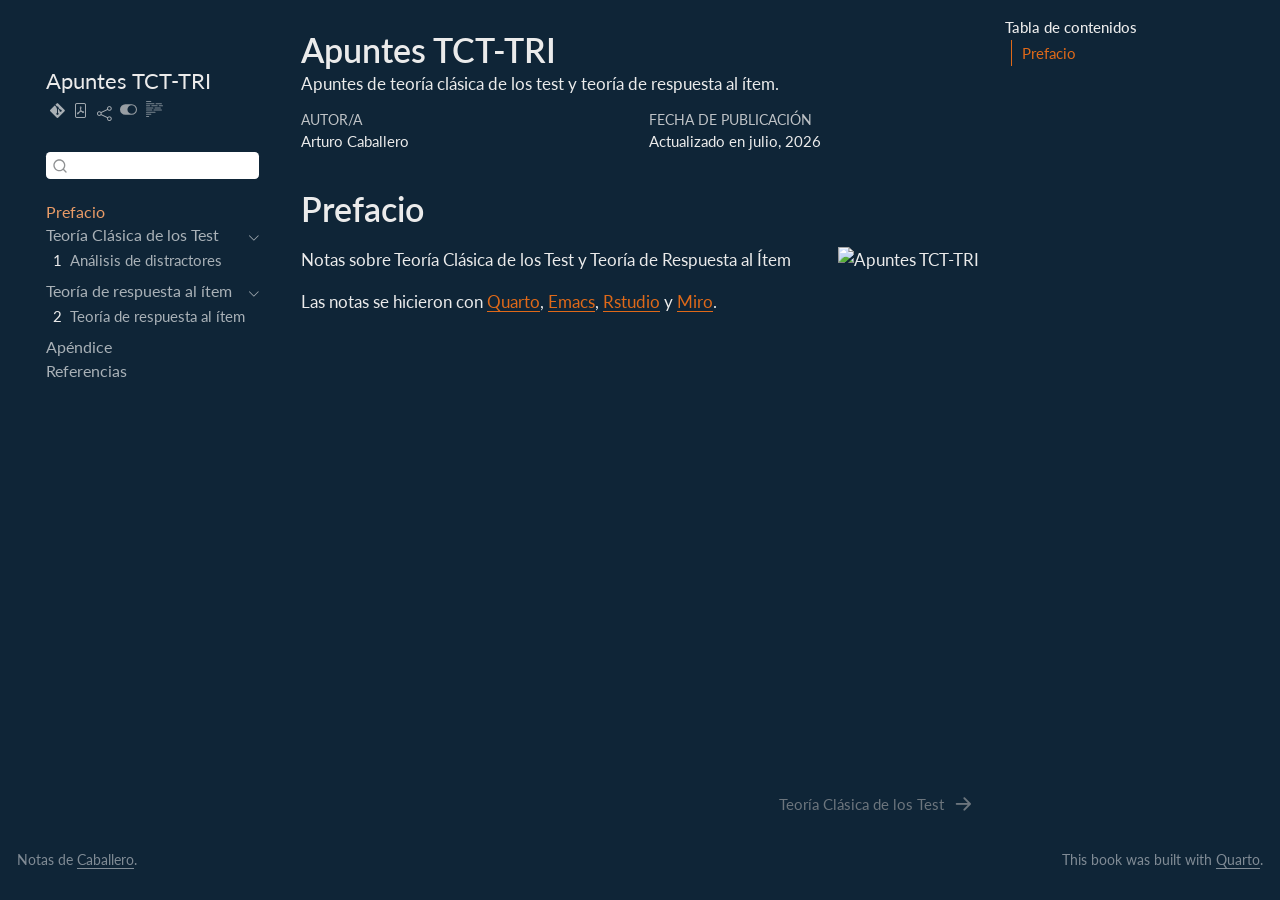
==== docs/index.html @ 1aebba31 "e e" ====
<!DOCTYPE html>
<html xmlns="http://www.w3.org/1999/xhtml" lang="es" xml:lang="es"><head>

<meta charset="utf-8">
<meta name="generator" content="quarto-1.7.32">

<meta name="viewport" content="width=device-width, initial-scale=1.0, user-scalable=yes">

<meta name="author" content="Arturo Caballero">
<meta name="description" content="Apuntes de teoría clásica de los test y teoría de respuesta al ítem.">

<title>Apuntes TCT-TRI</title>
<style>
code{white-space: pre-wrap;}
span.smallcaps{font-variant: small-caps;}
div.columns{display: flex; gap: min(4vw, 1.5em);}
div.column{flex: auto; overflow-x: auto;}
div.hanging-indent{margin-left: 1.5em; text-indent: -1.5em;}
ul.task-list{list-style: none;}
ul.task-list li input[type="checkbox"] {
  width: 0.8em;
  margin: 0 0.8em 0.2em -1em; /* quarto-specific, see https://github.com/quarto-dev/quarto-cli/issues/4556 */ 
  vertical-align: middle;
}
</style>


<script src="site_libs/quarto-nav/quarto-nav.js"></script>
<script src="site_libs/quarto-nav/headroom.min.js"></script>
<script src="site_libs/clipboard/clipboard.min.js"></script>
<script src="site_libs/quarto-search/autocomplete.umd.js"></script>
<script src="site_libs/quarto-search/fuse.min.js"></script>
<script src="site_libs/quarto-search/quarto-search.js"></script>
<meta name="quarto:offset" content="./">
<link href="./tct.html" rel="next">
<link href="./Gemini_Generated_irt.png" rel="icon" type="image/png">
<script src="site_libs/quarto-html/quarto.js" type="module"></script>
<script src="site_libs/quarto-html/tabsets/tabsets.js" type="module"></script>
<script src="site_libs/quarto-html/popper.min.js"></script>
<script src="site_libs/quarto-html/tippy.umd.min.js"></script>
<script src="site_libs/quarto-html/anchor.min.js"></script>
<link href="site_libs/quarto-html/tippy.css" rel="stylesheet">
<link href="site_libs/quarto-html/quarto-syntax-highlighting-37eea08aefeeee20ff55810ff984fec1.css" rel="stylesheet" class="quarto-color-scheme" id="quarto-text-highlighting-styles">
<link href="site_libs/quarto-html/quarto-syntax-highlighting-dark-2fef5ea3f8957b3e4ecc936fc74692ca.css" rel="stylesheet" class="quarto-color-scheme quarto-color-alternate" id="quarto-text-highlighting-styles">
<script src="site_libs/bootstrap/bootstrap.min.js"></script>
<link href="site_libs/bootstrap/bootstrap-icons.css" rel="stylesheet">
<link href="site_libs/bootstrap/bootstrap-364982630eef5352dd1537128a8ed5cb.min.css" rel="stylesheet" append-hash="true" class="quarto-color-scheme" id="quarto-bootstrap" data-mode="light">
<link href="site_libs/bootstrap/bootstrap-dark-9ac4c4d7723caba69398381a32a42326.min.css" rel="stylesheet" append-hash="true" class="quarto-color-scheme quarto-color-alternate" id="quarto-bootstrap" data-mode="dark">
<script id="quarto-search-options" type="application/json">{
  "location": "sidebar",
  "copy-button": false,
  "collapse-after": 3,
  "panel-placement": "start",
  "type": "textbox",
  "limit": 50,
  "keyboard-shortcut": [
    "f",
    "/",
    "s"
  ],
  "show-item-context": false,
  "language": {
    "search-no-results-text": "Sin resultados",
    "search-matching-documents-text": "documentos encontrados",
    "search-copy-link-title": "Copiar el enlace en la búsqueda",
    "search-hide-matches-text": "Ocultar resultados adicionales",
    "search-more-match-text": "resultado adicional en este documento",
    "search-more-matches-text": "resultados adicionales en este documento",
    "search-clear-button-title": "Borrar",
    "search-text-placeholder": "",
    "search-detached-cancel-button-title": "Cancelar",
    "search-submit-button-title": "Enviar",
    "search-label": "Buscar"
  }
}</script>
<style>html{ scroll-behavior: smooth; }</style>


<link rel="stylesheet" href="custom.css">
</head>

<body class="nav-sidebar floating quarto-dark"><script id="quarto-html-before-body" type="application/javascript">
    const toggleBodyColorMode = (bsSheetEl) => {
      const mode = bsSheetEl.getAttribute("data-mode");
      const bodyEl = window.document.querySelector("body");
      if (mode === "dark") {
        bodyEl.classList.add("quarto-dark");
        bodyEl.classList.remove("quarto-light");
      } else {
        bodyEl.classList.add("quarto-light");
        bodyEl.classList.remove("quarto-dark");
      }
    }
    const toggleBodyColorPrimary = () => {
      const bsSheetEl = window.document.querySelector("link#quarto-bootstrap:not([rel=disabled-stylesheet])");
      if (bsSheetEl) {
        toggleBodyColorMode(bsSheetEl);
      }
    }
    const setColorSchemeToggle = (alternate) => {
      const toggles = window.document.querySelectorAll('.quarto-color-scheme-toggle');
      for (let i=0; i < toggles.length; i++) {
        const toggle = toggles[i];
        if (toggle) {
          if (alternate) {
            toggle.classList.add("alternate");
          } else {
            toggle.classList.remove("alternate");
          }
        }
      }
    };
    const toggleColorMode = (alternate) => {
      // Switch the stylesheets
      const primaryStylesheets = window.document.querySelectorAll('link.quarto-color-scheme:not(.quarto-color-alternate)');
      const alternateStylesheets = window.document.querySelectorAll('link.quarto-color-scheme.quarto-color-alternate');
      manageTransitions('#quarto-margin-sidebar .nav-link', false);
      if (alternate) {
        // note: dark is layered on light, we don't disable primary!
        enableStylesheet(alternateStylesheets);
        for (const sheetNode of alternateStylesheets) {
          if (sheetNode.id === "quarto-bootstrap") {
            toggleBodyColorMode(sheetNode);
          }
        }
      } else {
        disableStylesheet(alternateStylesheets);
        enableStylesheet(primaryStylesheets)
        toggleBodyColorPrimary();
      }
      manageTransitions('#quarto-margin-sidebar .nav-link', true);
      // Switch the toggles
      setColorSchemeToggle(alternate)
      // Hack to workaround the fact that safari doesn't
      // properly recolor the scrollbar when toggling (#1455)
      if (navigator.userAgent.indexOf('Safari') > 0 && navigator.userAgent.indexOf('Chrome') == -1) {
        manageTransitions("body", false);
        window.scrollTo(0, 1);
        setTimeout(() => {
          window.scrollTo(0, 0);
          manageTransitions("body", true);
        }, 40);
      }
    }
    const disableStylesheet = (stylesheets) => {
      for (let i=0; i < stylesheets.length; i++) {
        const stylesheet = stylesheets[i];
        stylesheet.rel = 'disabled-stylesheet';
      }
    }
    const enableStylesheet = (stylesheets) => {
      for (let i=0; i < stylesheets.length; i++) {
        const stylesheet = stylesheets[i];
        if(stylesheet.rel !== 'stylesheet') { // for Chrome, which will still FOUC without this check
          stylesheet.rel = 'stylesheet';
        }
      }
    }
    const manageTransitions = (selector, allowTransitions) => {
      const els = window.document.querySelectorAll(selector);
      for (let i=0; i < els.length; i++) {
        const el = els[i];
        if (allowTransitions) {
          el.classList.remove('notransition');
        } else {
          el.classList.add('notransition');
        }
      }
    }
    const isFileUrl = () => {
      return window.location.protocol === 'file:';
    }
    const hasAlternateSentinel = () => {
      let styleSentinel = getColorSchemeSentinel();
      if (styleSentinel !== null) {
        return styleSentinel === "alternate";
      } else {
        return false;
      }
    }
    const setStyleSentinel = (alternate) => {
      const value = alternate ? "alternate" : "default";
      if (!isFileUrl()) {
        window.localStorage.setItem("quarto-color-scheme", value);
      } else {
        localAlternateSentinel = value;
      }
    }
    const getColorSchemeSentinel = () => {
      if (!isFileUrl()) {
        const storageValue = window.localStorage.getItem("quarto-color-scheme");
        return storageValue != null ? storageValue : localAlternateSentinel;
      } else {
        return localAlternateSentinel;
      }
    }
    const toggleGiscusIfUsed = (isAlternate, darkModeDefault) => {
      const baseTheme = document.querySelector('#giscus-base-theme')?.value ?? 'light';
      const alternateTheme = document.querySelector('#giscus-alt-theme')?.value ?? 'dark';
      let newTheme = '';
      if(authorPrefersDark) {
        newTheme = isAlternate ? baseTheme : alternateTheme;
      } else {
        newTheme = isAlternate ? alternateTheme : baseTheme;
      }
      const changeGiscusTheme = () => {
        // From: https://github.com/giscus/giscus/issues/336
        const sendMessage = (message) => {
          const iframe = document.querySelector('iframe.giscus-frame');
          if (!iframe) return;
          iframe.contentWindow.postMessage({ giscus: message }, 'https://giscus.app');
        }
        sendMessage({
          setConfig: {
            theme: newTheme
          }
        });
      }
      const isGiscussLoaded = window.document.querySelector('iframe.giscus-frame') !== null;
      if (isGiscussLoaded) {
        changeGiscusTheme();
      }
    };
    const authorPrefersDark = true;
    const darkModeDefault = authorPrefersDark;
    let localAlternateSentinel = darkModeDefault ? 'alternate' : 'default';
    // Dark / light mode switch
    window.quartoToggleColorScheme = () => {
      // Read the current dark / light value
      let toAlternate = !hasAlternateSentinel();
      toggleColorMode(toAlternate);
      setStyleSentinel(toAlternate);
      toggleGiscusIfUsed(toAlternate, darkModeDefault);
      window.dispatchEvent(new Event('resize'));
    };
    // Switch to dark mode if need be
    if (hasAlternateSentinel()) {
      toggleColorMode(true);
    } else {
      toggleColorMode(false);
    }
  </script>

<div id="quarto-search-results"></div>
  <header id="quarto-header" class="headroom fixed-top">
  <nav class="quarto-secondary-nav">
    <div class="container-fluid d-flex">
      <button type="button" class="quarto-btn-toggle btn" data-bs-toggle="collapse" role="button" data-bs-target=".quarto-sidebar-collapse-item" aria-controls="quarto-sidebar" aria-expanded="false" aria-label="Alternar barra lateral" onclick="if (window.quartoToggleHeadroom) { window.quartoToggleHeadroom(); }">
        <i class="bi bi-layout-text-sidebar-reverse"></i>
      </button>
        <nav class="quarto-page-breadcrumbs" aria-label="breadcrumb"><ol class="breadcrumb"><li class="breadcrumb-item"><a href="./index.html">Prefacio</a></li></ol></nav>
        <a class="flex-grow-1" role="navigation" data-bs-toggle="collapse" data-bs-target=".quarto-sidebar-collapse-item" aria-controls="quarto-sidebar" aria-expanded="false" aria-label="Alternar barra lateral" onclick="if (window.quartoToggleHeadroom) { window.quartoToggleHeadroom(); }">      
        </a>
      <button type="button" class="btn quarto-search-button" aria-label="Buscar" onclick="window.quartoOpenSearch();">
        <i class="bi bi-search"></i>
      </button>
    </div>
  </nav>
</header>
<!-- content -->
<div id="quarto-content" class="quarto-container page-columns page-rows-contents page-layout-article">
<!-- sidebar -->
  <nav id="quarto-sidebar" class="sidebar collapse collapse-horizontal quarto-sidebar-collapse-item sidebar-navigation floating overflow-auto">
    <div class="pt-lg-2 mt-2 text-left sidebar-header sidebar-header-stacked">
      <a href="./index.html" class="sidebar-logo-link">
      <img src="./Gemini_Generated_irt.png" alt="" class="sidebar-logo py-0 d-lg-inline d-none">
      </a>
    <div class="sidebar-title mb-0 py-0">
      <a href="./">Apuntes TCT-TRI</a> 
        <div class="sidebar-tools-main tools-wide">
    <a href="https://caballeroarturo.github.io/cv/" title="Source Code" class="quarto-navigation-tool px-1" aria-label="Source Code"><i class="bi bi-git"></i></a>
    <a href="./Apuntes-TCT-TRI.pdf" title="Download PDF" class="quarto-navigation-tool px-1" aria-label="Download PDF"><i class="bi bi-file-pdf"></i></a>
    <div class="dropdown">
      <a href="" title="Share" id="quarto-navigation-tool-dropdown-0" class="quarto-navigation-tool dropdown-toggle px-1" data-bs-toggle="dropdown" aria-expanded="false" role="link" aria-label="Share"><i class="bi bi-share"></i></a>
      <ul class="dropdown-menu" aria-labelledby="quarto-navigation-tool-dropdown-0">
          <li>
            <a class="dropdown-item sidebar-tools-main-item" href="https://twitter.com/intent/tweet?url=|url|">
              <i class="bi bi-twitter pe-1"></i>
            Twitter
            </a>
          </li>
          <li>
            <a class="dropdown-item sidebar-tools-main-item" href="https://www.linkedin.com/sharing/share-offsite/?url=|url|">
              <i class="bi bi-linkedin pe-1"></i>
            LinkedIn
            </a>
          </li>
      </ul>
    </div>
  <a href="" class="quarto-color-scheme-toggle quarto-navigation-tool  px-1" onclick="window.quartoToggleColorScheme(); return false;" title="Alternar modo oscuro"><i class="bi"></i></a>
  <a href="" class="quarto-reader-toggle quarto-navigation-tool px-1" onclick="window.quartoToggleReader(); return false;" title="Alternar modo lector">
  <div class="quarto-reader-toggle-btn">
  <i class="bi"></i>
  </div>
</a>
</div>
    </div>
      </div>
        <div class="mt-2 flex-shrink-0 align-items-center">
        <div class="sidebar-search">
        <div id="quarto-search" class="" title="Buscar"></div>
        </div>
        </div>
    <div class="sidebar-menu-container"> 
    <ul class="list-unstyled mt-1">
        <li class="sidebar-item">
  <div class="sidebar-item-container"> 
  <a href="./index.html" class="sidebar-item-text sidebar-link active">
 <span class="menu-text">Prefacio</span></a>
  </div>
</li>
        <li class="sidebar-item sidebar-item-section">
      <div class="sidebar-item-container"> 
            <a href="./tct.html" class="sidebar-item-text sidebar-link">
 <span class="menu-text">Teoría Clásica de los Test</span></a>
          <a class="sidebar-item-toggle text-start" data-bs-toggle="collapse" data-bs-target="#quarto-sidebar-section-1" role="navigation" aria-expanded="true" aria-label="Alternar sección">
            <i class="bi bi-chevron-right ms-2"></i>
          </a> 
      </div>
      <ul id="quarto-sidebar-section-1" class="collapse list-unstyled sidebar-section depth1 show">  
          <li class="sidebar-item">
  <div class="sidebar-item-container"> 
  <a href="./contenido/TCT01_distractores.html" class="sidebar-item-text sidebar-link">
 <span class="menu-text"><span class="chapter-number">1</span>&nbsp; <span class="chapter-title">Análisis de distractores</span></span></a>
  </div>
</li>
      </ul>
  </li>
        <li class="sidebar-item sidebar-item-section">
      <div class="sidebar-item-container"> 
            <a href="./TRI.html" class="sidebar-item-text sidebar-link">
 <span class="menu-text">Teoría de respuesta al ítem</span></a>
          <a class="sidebar-item-toggle text-start" data-bs-toggle="collapse" data-bs-target="#quarto-sidebar-section-2" role="navigation" aria-expanded="true" aria-label="Alternar sección">
            <i class="bi bi-chevron-right ms-2"></i>
          </a> 
      </div>
      <ul id="quarto-sidebar-section-2" class="collapse list-unstyled sidebar-section depth1 show">  
          <li class="sidebar-item">
  <div class="sidebar-item-container"> 
  <a href="./contenido/IRT01_Rasch.html" class="sidebar-item-text sidebar-link">
 <span class="menu-text"><span class="chapter-number">2</span>&nbsp; <span class="chapter-title">Teoría de respuesta al ítem</span></span></a>
  </div>
</li>
      </ul>
  </li>
        <li class="sidebar-item">
  <div class="sidebar-item-container"> 
  <a href="./apendice.html" class="sidebar-item-text sidebar-link">
 <span class="menu-text">Apéndice</span></a>
  </div>
</li>
        <li class="sidebar-item">
  <div class="sidebar-item-container"> 
  <a href="./references.html" class="sidebar-item-text sidebar-link">
 <span class="menu-text">Referencias</span></a>
  </div>
</li>
    </ul>
    </div>
</nav>
<div id="quarto-sidebar-glass" class="quarto-sidebar-collapse-item" data-bs-toggle="collapse" data-bs-target=".quarto-sidebar-collapse-item"></div>
<!-- margin-sidebar -->
    <div id="quarto-margin-sidebar" class="sidebar margin-sidebar">
        <nav id="TOC" role="doc-toc" class="toc-active">
    <h2 id="toc-title">Tabla de contenidos</h2>
   
  <ul>
  <li><a href="#prefacio" id="toc-prefacio" class="nav-link active" data-scroll-target="#prefacio">Prefacio</a></li>
  </ul>
</nav>
    </div>
<!-- main -->
<main class="content" id="quarto-document-content">


<header id="title-block-header" class="quarto-title-block default">
<div class="quarto-title">
<h1 class="title">Apuntes TCT-TRI</h1>
</div>

<div>
  <div class="description">
    Apuntes de teoría clásica de los test y teoría de respuesta al ítem.
  </div>
</div>


<div class="quarto-title-meta">

    <div>
    <div class="quarto-title-meta-heading">Autor/a</div>
    <div class="quarto-title-meta-contents">
             <p>Arturo Caballero </p>
          </div>
  </div>
    
    <div>
    <div class="quarto-title-meta-heading">Fecha de publicación</div>
    <div class="quarto-title-meta-contents">
      <p class="date">Actualizado en julio, 2026</p>
    </div>
  </div>
  
    
  </div>
  


</header>



<section id="prefacio" class="level1 unnumbered">
<h1 class="unnumbered">Prefacio</h1><p><img src="Gemini_Generated_irt.png" title="Apuntes TCT-TRI" class="quarto-cover-image nolightbox img-fluid"></p>
<p>Notas sobre Teoría Clásica de los Test y Teoría de Respuesta al Ítem</p>
<p>Las notas se hicieron con <a href="https://quarto.org/docs/books">Quarto</a>, <a href="https://www.gnu.org/software/emacs/">Emacs</a>, <a href="https://posit.co/download/rstudio-desktop/">Rstudio</a> y <a href="https://miro.com/es/">Miro</a>.</p>


</section>

</main> <!-- /main -->
<script id="quarto-html-after-body" type="application/javascript">
  window.document.addEventListener("DOMContentLoaded", function (event) {
    // Ensure there is a toggle, if there isn't float one in the top right
    if (window.document.querySelector('.quarto-color-scheme-toggle') === null) {
      const a = window.document.createElement('a');
      a.classList.add('top-right');
      a.classList.add('quarto-color-scheme-toggle');
      a.href = "";
      a.onclick = function() { try { window.quartoToggleColorScheme(); } catch {} return false; };
      const i = window.document.createElement("i");
      i.classList.add('bi');
      a.appendChild(i);
      window.document.body.appendChild(a);
    }
    setColorSchemeToggle(hasAlternateSentinel())
    const icon = "";
    const anchorJS = new window.AnchorJS();
    anchorJS.options = {
      placement: 'right',
      icon: icon
    };
    anchorJS.add('.anchored');
    const isCodeAnnotation = (el) => {
      for (const clz of el.classList) {
        if (clz.startsWith('code-annotation-')) {                     
          return true;
        }
      }
      return false;
    }
    const onCopySuccess = function(e) {
      // button target
      const button = e.trigger;
      // don't keep focus
      button.blur();
      // flash "checked"
      button.classList.add('code-copy-button-checked');
      var currentTitle = button.getAttribute("title");
      button.setAttribute("title", "Copiado");
      let tooltip;
      if (window.bootstrap) {
        button.setAttribute("data-bs-toggle", "tooltip");
        button.setAttribute("data-bs-placement", "left");
        button.setAttribute("data-bs-title", "Copiado");
        tooltip = new bootstrap.Tooltip(button, 
          { trigger: "manual", 
            customClass: "code-copy-button-tooltip",
            offset: [0, -8]});
        tooltip.show();    
      }
      setTimeout(function() {
        if (tooltip) {
          tooltip.hide();
          button.removeAttribute("data-bs-title");
          button.removeAttribute("data-bs-toggle");
          button.removeAttribute("data-bs-placement");
        }
        button.setAttribute("title", currentTitle);
        button.classList.remove('code-copy-button-checked');
      }, 1000);
      // clear code selection
      e.clearSelection();
    }
    const getTextToCopy = function(trigger) {
        const codeEl = trigger.previousElementSibling.cloneNode(true);
        for (const childEl of codeEl.children) {
          if (isCodeAnnotation(childEl)) {
            childEl.remove();
          }
        }
        return codeEl.innerText;
    }
    const clipboard = new window.ClipboardJS('.code-copy-button:not([data-in-quarto-modal])', {
      text: getTextToCopy
    });
    clipboard.on('success', onCopySuccess);
    if (window.document.getElementById('quarto-embedded-source-code-modal')) {
      const clipboardModal = new window.ClipboardJS('.code-copy-button[data-in-quarto-modal]', {
        text: getTextToCopy,
        container: window.document.getElementById('quarto-embedded-source-code-modal')
      });
      clipboardModal.on('success', onCopySuccess);
    }
      var localhostRegex = new RegExp(/^(?:http|https):\/\/localhost\:?[0-9]*\//);
      var mailtoRegex = new RegExp(/^mailto:/);
        var filterRegex = new RegExp('/' + window.location.host + '/');
      var isInternal = (href) => {
          return filterRegex.test(href) || localhostRegex.test(href) || mailtoRegex.test(href);
      }
      // Inspect non-navigation links and adorn them if external
     var links = window.document.querySelectorAll('a[href]:not(.nav-link):not(.navbar-brand):not(.toc-action):not(.sidebar-link):not(.sidebar-item-toggle):not(.pagination-link):not(.no-external):not([aria-hidden]):not(.dropdown-item):not(.quarto-navigation-tool):not(.about-link)');
      for (var i=0; i<links.length; i++) {
        const link = links[i];
        if (!isInternal(link.href)) {
          // undo the damage that might have been done by quarto-nav.js in the case of
          // links that we want to consider external
          if (link.dataset.originalHref !== undefined) {
            link.href = link.dataset.originalHref;
          }
        }
      }
    function tippyHover(el, contentFn, onTriggerFn, onUntriggerFn) {
      const config = {
        allowHTML: true,
        maxWidth: 500,
        delay: 100,
        arrow: false,
        appendTo: function(el) {
            return el.parentElement;
        },
        interactive: true,
        interactiveBorder: 10,
        theme: 'quarto',
        placement: 'bottom-start',
      };
      if (contentFn) {
        config.content = contentFn;
      }
      if (onTriggerFn) {
        config.onTrigger = onTriggerFn;
      }
      if (onUntriggerFn) {
        config.onUntrigger = onUntriggerFn;
      }
      window.tippy(el, config); 
    }
    const noterefs = window.document.querySelectorAll('a[role="doc-noteref"]');
    for (var i=0; i<noterefs.length; i++) {
      const ref = noterefs[i];
      tippyHover(ref, function() {
        // use id or data attribute instead here
        let href = ref.getAttribute('data-footnote-href') || ref.getAttribute('href');
        try { href = new URL(href).hash; } catch {}
        const id = href.replace(/^#\/?/, "");
        const note = window.document.getElementById(id);
        if (note) {
          return note.innerHTML;
        } else {
          return "";
        }
      });
    }
    const xrefs = window.document.querySelectorAll('a.quarto-xref');
    const processXRef = (id, note) => {
      // Strip column container classes
      const stripColumnClz = (el) => {
        el.classList.remove("page-full", "page-columns");
        if (el.children) {
          for (const child of el.children) {
            stripColumnClz(child);
          }
        }
      }
      stripColumnClz(note)
      if (id === null || id.startsWith('sec-')) {
        // Special case sections, only their first couple elements
        const container = document.createElement("div");
        if (note.children && note.children.length > 2) {
          container.appendChild(note.children[0].cloneNode(true));
          for (let i = 1; i < note.children.length; i++) {
            const child = note.children[i];
            if (child.tagName === "P" && child.innerText === "") {
              continue;
            } else {
              container.appendChild(child.cloneNode(true));
              break;
            }
          }
          if (window.Quarto?.typesetMath) {
            window.Quarto.typesetMath(container);
          }
          return container.innerHTML
        } else {
          if (window.Quarto?.typesetMath) {
            window.Quarto.typesetMath(note);
          }
          return note.innerHTML;
        }
      } else {
        // Remove any anchor links if they are present
        const anchorLink = note.querySelector('a.anchorjs-link');
        if (anchorLink) {
          anchorLink.remove();
        }
        if (window.Quarto?.typesetMath) {
          window.Quarto.typesetMath(note);
        }
        if (note.classList.contains("callout")) {
          return note.outerHTML;
        } else {
          return note.innerHTML;
        }
      }
    }
    for (var i=0; i<xrefs.length; i++) {
      const xref = xrefs[i];
      tippyHover(xref, undefined, function(instance) {
        instance.disable();
        let url = xref.getAttribute('href');
        let hash = undefined; 
        if (url.startsWith('#')) {
          hash = url;
        } else {
          try { hash = new URL(url).hash; } catch {}
        }
        if (hash) {
          const id = hash.replace(/^#\/?/, "");
          const note = window.document.getElementById(id);
          if (note !== null) {
            try {
              const html = processXRef(id, note.cloneNode(true));
              instance.setContent(html);
            } finally {
              instance.enable();
              instance.show();
            }
          } else {
            // See if we can fetch this
            fetch(url.split('#')[0])
            .then(res => res.text())
            .then(html => {
              const parser = new DOMParser();
              const htmlDoc = parser.parseFromString(html, "text/html");
              const note = htmlDoc.getElementById(id);
              if (note !== null) {
                const html = processXRef(id, note);
                instance.setContent(html);
              } 
            }).finally(() => {
              instance.enable();
              instance.show();
            });
          }
        } else {
          // See if we can fetch a full url (with no hash to target)
          // This is a special case and we should probably do some content thinning / targeting
          fetch(url)
          .then(res => res.text())
          .then(html => {
            const parser = new DOMParser();
            const htmlDoc = parser.parseFromString(html, "text/html");
            const note = htmlDoc.querySelector('main.content');
            if (note !== null) {
              // This should only happen for chapter cross references
              // (since there is no id in the URL)
              // remove the first header
              if (note.children.length > 0 && note.children[0].tagName === "HEADER") {
                note.children[0].remove();
              }
              const html = processXRef(null, note);
              instance.setContent(html);
            } 
          }).finally(() => {
            instance.enable();
            instance.show();
          });
        }
      }, function(instance) {
      });
    }
        let selectedAnnoteEl;
        const selectorForAnnotation = ( cell, annotation) => {
          let cellAttr = 'data-code-cell="' + cell + '"';
          let lineAttr = 'data-code-annotation="' +  annotation + '"';
          const selector = 'span[' + cellAttr + '][' + lineAttr + ']';
          return selector;
        }
        const selectCodeLines = (annoteEl) => {
          const doc = window.document;
          const targetCell = annoteEl.getAttribute("data-target-cell");
          const targetAnnotation = annoteEl.getAttribute("data-target-annotation");
          const annoteSpan = window.document.querySelector(selectorForAnnotation(targetCell, targetAnnotation));
          const lines = annoteSpan.getAttribute("data-code-lines").split(",");
          const lineIds = lines.map((line) => {
            return targetCell + "-" + line;
          })
          let top = null;
          let height = null;
          let parent = null;
          if (lineIds.length > 0) {
              //compute the position of the single el (top and bottom and make a div)
              const el = window.document.getElementById(lineIds[0]);
              top = el.offsetTop;
              height = el.offsetHeight;
              parent = el.parentElement.parentElement;
            if (lineIds.length > 1) {
              const lastEl = window.document.getElementById(lineIds[lineIds.length - 1]);
              const bottom = lastEl.offsetTop + lastEl.offsetHeight;
              height = bottom - top;
            }
            if (top !== null && height !== null && parent !== null) {
              // cook up a div (if necessary) and position it 
              let div = window.document.getElementById("code-annotation-line-highlight");
              if (div === null) {
                div = window.document.createElement("div");
                div.setAttribute("id", "code-annotation-line-highlight");
                div.style.position = 'absolute';
                parent.appendChild(div);
              }
              div.style.top = top - 2 + "px";
              div.style.height = height + 4 + "px";
              div.style.left = 0;
              let gutterDiv = window.document.getElementById("code-annotation-line-highlight-gutter");
              if (gutterDiv === null) {
                gutterDiv = window.document.createElement("div");
                gutterDiv.setAttribute("id", "code-annotation-line-highlight-gutter");
                gutterDiv.style.position = 'absolute';
                const codeCell = window.document.getElementById(targetCell);
                const gutter = codeCell.querySelector('.code-annotation-gutter');
                gutter.appendChild(gutterDiv);
              }
              gutterDiv.style.top = top - 2 + "px";
              gutterDiv.style.height = height + 4 + "px";
            }
            selectedAnnoteEl = annoteEl;
          }
        };
        const unselectCodeLines = () => {
          const elementsIds = ["code-annotation-line-highlight", "code-annotation-line-highlight-gutter"];
          elementsIds.forEach((elId) => {
            const div = window.document.getElementById(elId);
            if (div) {
              div.remove();
            }
          });
          selectedAnnoteEl = undefined;
        };
          // Handle positioning of the toggle
      window.addEventListener(
        "resize",
        throttle(() => {
          elRect = undefined;
          if (selectedAnnoteEl) {
            selectCodeLines(selectedAnnoteEl);
          }
        }, 10)
      );
      function throttle(fn, ms) {
      let throttle = false;
      let timer;
        return (...args) => {
          if(!throttle) { // first call gets through
              fn.apply(this, args);
              throttle = true;
          } else { // all the others get throttled
              if(timer) clearTimeout(timer); // cancel #2
              timer = setTimeout(() => {
                fn.apply(this, args);
                timer = throttle = false;
              }, ms);
          }
        };
      }
        // Attach click handler to the DT
        const annoteDls = window.document.querySelectorAll('dt[data-target-cell]');
        for (const annoteDlNode of annoteDls) {
          annoteDlNode.addEventListener('click', (event) => {
            const clickedEl = event.target;
            if (clickedEl !== selectedAnnoteEl) {
              unselectCodeLines();
              const activeEl = window.document.querySelector('dt[data-target-cell].code-annotation-active');
              if (activeEl) {
                activeEl.classList.remove('code-annotation-active');
              }
              selectCodeLines(clickedEl);
              clickedEl.classList.add('code-annotation-active');
            } else {
              // Unselect the line
              unselectCodeLines();
              clickedEl.classList.remove('code-annotation-active');
            }
          });
        }
    const findCites = (el) => {
      const parentEl = el.parentElement;
      if (parentEl) {
        const cites = parentEl.dataset.cites;
        if (cites) {
          return {
            el,
            cites: cites.split(' ')
          };
        } else {
          return findCites(el.parentElement)
        }
      } else {
        return undefined;
      }
    };
    var bibliorefs = window.document.querySelectorAll('a[role="doc-biblioref"]');
    for (var i=0; i<bibliorefs.length; i++) {
      const ref = bibliorefs[i];
      const citeInfo = findCites(ref);
      if (citeInfo) {
        tippyHover(citeInfo.el, function() {
          var popup = window.document.createElement('div');
          citeInfo.cites.forEach(function(cite) {
            var citeDiv = window.document.createElement('div');
            citeDiv.classList.add('hanging-indent');
            citeDiv.classList.add('csl-entry');
            var biblioDiv = window.document.getElementById('ref-' + cite);
            if (biblioDiv) {
              citeDiv.innerHTML = biblioDiv.innerHTML;
            }
            popup.appendChild(citeDiv);
          });
          return popup.innerHTML;
        });
      }
    }
  });
  </script>
<nav class="page-navigation">
  <div class="nav-page nav-page-previous">
  </div>
  <div class="nav-page nav-page-next">
      <a href="./tct.html" class="pagination-link" aria-label="Teoría Clásica de los Test">
        <span class="nav-page-text">Teoría Clásica de los Test</span> <i class="bi bi-arrow-right-short"></i>
      </a>
  </div>
</nav>
</div> <!-- /content -->
<footer class="footer">
  <div class="nav-footer">
    <div class="nav-footer-left">
<p>Notas de <a href="https://caballeroarturo.github.io/cv/">Caballero</a>.</p>
</div>   
    <div class="nav-footer-center">
      &nbsp;
    </div>
    <div class="nav-footer-right">
<p>This book was built with <a href="https://quarto.org/">Quarto</a>.</p>
</div>
  </div>
</footer>




<script src="site_libs/quarto-html/zenscroll-min.js"></script>
</body></html>
---- docs/site_libs/quarto-html/tippy.css ----
.tippy-box[data-animation=fade][data-state=hidden]{opacity:0}[data-tippy-root]{max-width:calc(100vw - 10px)}.tippy-box{position:relative;background-color:#333;color:#fff;border-radius:4px;font-size:14px;line-height:1.4;white-space:normal;outline:0;transition-property:transform,visibility,opacity}.tippy-box[data-placement^=top]>.tippy-arrow{bottom:0}.tippy-box[data-placement^=top]>.tippy-arrow:before{bottom:-7px;left:0;border-width:8px 8px 0;border-top-color:initial;transform-origin:center top}.tippy-box[data-placement^=bottom]>.tippy-arrow{top:0}.tippy-box[data-placement^=bottom]>.tippy-arrow:before{top:-7px;left:0;border-width:0 8px 8px;border-bottom-color:initial;transform-origin:center bottom}.tippy-box[data-placement^=left]>.tippy-arrow{right:0}.tippy-box[data-placement^=left]>.tippy-arrow:before{border-width:8px 0 8px 8px;border-left-color:initial;right:-7px;transform-origin:center left}.tippy-box[data-placement^=right]>.tippy-arrow{left:0}.tippy-box[data-placement^=right]>.tippy-arrow:before{left:-7px;border-width:8px 8px 8px 0;border-right-color:initial;transform-origin:center right}.tippy-box[data-inertia][data-state=visible]{transition-timing-function:cubic-bezier(.54,1.5,.38,1.11)}.tippy-arrow{width:16px;height:16px;color:#333}.tippy-arrow:before{content:"";position:absolute;border-color:transparent;border-style:solid}.tippy-content{position:relative;padding:5px 9px;z-index:1}
---- docs/site_libs/quarto-html/quarto-syntax-highlighting-37eea08aefeeee20ff55810ff984fec1.css ----
/* quarto syntax highlight colors */
:root {
  --quarto-hl-ot-color: #003B4F;
  --quarto-hl-at-color: #657422;
  --quarto-hl-ss-color: #20794D;
  --quarto-hl-an-color: #5E5E5E;
  --quarto-hl-fu-color: #4758AB;
  --quarto-hl-st-color: #20794D;
  --quarto-hl-cf-color: #003B4F;
  --quarto-hl-op-color: #5E5E5E;
  --quarto-hl-er-color: #AD0000;
  --quarto-hl-bn-color: #AD0000;
  --quarto-hl-al-color: #AD0000;
  --quarto-hl-va-color: #111111;
  --quarto-hl-bu-color: inherit;
  --quarto-hl-ex-color: inherit;
  --quarto-hl-pp-color: #AD0000;
  --quarto-hl-in-color: #5E5E5E;
  --quarto-hl-vs-color: #20794D;
  --quarto-hl-wa-color: #5E5E5E;
  --quarto-hl-do-color: #5E5E5E;
  --quarto-hl-im-color: #00769E;
  --quarto-hl-ch-color: #20794D;
  --quarto-hl-dt-color: #AD0000;
  --quarto-hl-fl-color: #AD0000;
  --quarto-hl-co-color: #5E5E5E;
  --quarto-hl-cv-color: #5E5E5E;
  --quarto-hl-cn-color: #8f5902;
  --quarto-hl-sc-color: #5E5E5E;
  --quarto-hl-dv-color: #AD0000;
  --quarto-hl-kw-color: #003B4F;
}

/* other quarto variables */
:root {
  --quarto-font-monospace: SFMono-Regular, Menlo, Monaco, Consolas, "Liberation Mono", "Courier New", monospace;
}

/* syntax highlight based on Pandoc's rules */
pre > code.sourceCode > span {
  color: #003B4F;
}

code.sourceCode > span {
  color: #003B4F;
}

div.sourceCode,
div.sourceCode pre.sourceCode {
  color: #003B4F;
}

/* Normal */
code span {
  color: #003B4F;
}

/* Alert */
code span.al {
  color: #AD0000;
  font-style: inherit;
}

/* Annotation */
code span.an {
  color: #5E5E5E;
  font-style: inherit;
}

/* Attribute */
code span.at {
  color: #657422;
  font-style: inherit;
}

/* BaseN */
code span.bn {
  color: #AD0000;
  font-style: inherit;
}

/* BuiltIn */
code span.bu {
  font-style: inherit;
}

/* ControlFlow */
code span.cf {
  color: #003B4F;
  font-weight: bold;
  font-style: inherit;
}

/* Char */
code span.ch {
  color: #20794D;
  font-style: inherit;
}

/* Constant */
code span.cn {
  color: #8f5902;
  font-style: inherit;
}

/* Comment */
code span.co {
  color: #5E5E5E;
  font-style: inherit;
}

/* CommentVar */
code span.cv {
  color: #5E5E5E;
  font-style: italic;
}

/* Documentation */
code span.do {
  color: #5E5E5E;
  font-style: italic;
}

/* DataType */
code span.dt {
  color: #AD0000;
  font-style: inherit;
}

/* DecVal */
code span.dv {
  color: #AD0000;
  font-style: inherit;
}

/* Error */
code span.er {
  color: #AD0000;
  font-style: inherit;
}

/* Extension */
code span.ex {
  font-style: inherit;
}

/* Float */
code span.fl {
  color: #AD0000;
  font-style: inherit;
}

/* Function */
code span.fu {
  color: #4758AB;
  font-style: inherit;
}

/* Import */
code span.im {
  color: #00769E;
  font-style: inherit;
}

/* Information */
code span.in {
  color: #5E5E5E;
  font-style: inherit;
}

/* Keyword */
code span.kw {
  color: #003B4F;
  font-weight: bold;
  font-style: inherit;
}

/* Operator */
code span.op {
  color: #5E5E5E;
  font-style: inherit;
}

/* Other */
code span.ot {
  color: #003B4F;
  font-style: inherit;
}

/* Preprocessor */
code span.pp {
  color: #AD0000;
  font-style: inherit;
}

/* SpecialChar */
code span.sc {
  color: #5E5E5E;
  font-style: inherit;
}

/* SpecialString */
code span.ss {
  color: #20794D;
  font-style: inherit;
}

/* String */
code span.st {
  color: #20794D;
  font-style: inherit;
}

/* Variable */
code span.va {
  color: #111111;
  font-style: inherit;
}

/* VerbatimString */
code span.vs {
  color: #20794D;
  font-style: inherit;
}

/* Warning */
code span.wa {
  color: #5E5E5E;
  font-style: italic;
}

.prevent-inlining {
  content: "</";
}

/*# sourceMappingURL=27d3d809615f7771493d095567f04340.css.map */
---- docs/site_libs/quarto-html/quarto-syntax-highlighting-dark-2fef5ea3f8957b3e4ecc936fc74692ca.css ----
/* quarto syntax highlight colors */
:root {
  --quarto-hl-al-color: #f07178;
  --quarto-hl-an-color: #d4d0ab;
  --quarto-hl-at-color: #00e0e0;
  --quarto-hl-bn-color: #d4d0ab;
  --quarto-hl-bu-color: #abe338;
  --quarto-hl-ch-color: #abe338;
  --quarto-hl-co-color: #f8f8f2;
  --quarto-hl-cv-color: #ffd700;
  --quarto-hl-cn-color: #ffd700;
  --quarto-hl-cf-color: #ffa07a;
  --quarto-hl-dt-color: #ffa07a;
  --quarto-hl-dv-color: #d4d0ab;
  --quarto-hl-do-color: #f8f8f2;
  --quarto-hl-er-color: #f07178;
  --quarto-hl-ex-color: #00e0e0;
  --quarto-hl-fl-color: #d4d0ab;
  --quarto-hl-fu-color: #ffa07a;
  --quarto-hl-im-color: #abe338;
  --quarto-hl-in-color: #d4d0ab;
  --quarto-hl-kw-color: #ffa07a;
  --quarto-hl-op-color: #ffa07a;
  --quarto-hl-ot-color: #00e0e0;
  --quarto-hl-pp-color: #dcc6e0;
  --quarto-hl-re-color: #00e0e0;
  --quarto-hl-sc-color: #abe338;
  --quarto-hl-ss-color: #abe338;
  --quarto-hl-st-color: #abe338;
  --quarto-hl-va-color: #00e0e0;
  --quarto-hl-vs-color: #abe338;
  --quarto-hl-wa-color: #dcc6e0;
}

/* other quarto variables */
:root {
  --quarto-font-monospace: SFMono-Regular, Menlo, Monaco, Consolas, "Liberation Mono", "Courier New", monospace;
}

/* syntax highlight based on Pandoc's rules */
pre > code.sourceCode > span {
  color: #f8f8f2;
}

code.sourceCode > span {
  color: #f8f8f2;
}

div.sourceCode,
div.sourceCode pre.sourceCode {
  color: #f8f8f2;
}

/* Normal */
code span {
  color: #f8f8f2;
}

/* Alert */
code span.al {
  color: #f07178;
}

/* Annotation */
code span.an {
  color: #d4d0ab;
}

/* Attribute */
code span.at {
  color: #00e0e0;
}

/* BaseN */
code span.bn {
  color: #d4d0ab;
}

/* BuiltIn */
code span.bu {
  color: #abe338;
}

/* ControlFlow */
code span.cf {
  font-weight: bold;
  color: #ffa07a;
}

/* Char */
code span.ch {
  color: #abe338;
}

/* Constant */
code span.cn {
  color: #ffd700;
}

/* Comment */
code span.co {
  font-style: italic;
  color: #f8f8f2;
}

/* CommentVar */
code span.cv {
  color: #ffd700;
}

/* Documentation */
code span.do {
  color: #f8f8f2;
}

/* DataType */
code span.dt {
  color: #ffa07a;
}

/* DecVal */
code span.dv {
  color: #d4d0ab;
}

/* Error */
code span.er {
  color: #f07178;
  text-decoration: underline;
}

/* Extension */
code span.ex {
  font-weight: bold;
  color: #00e0e0;
}

/* Float */
code span.fl {
  color: #d4d0ab;
}

/* Function */
code span.fu {
  color: #ffa07a;
}

/* Import */
code span.im {
  color: #abe338;
}

/* Information */
code span.in {
  color: #d4d0ab;
}

/* Keyword */
code span.kw {
  font-weight: bold;
  color: #ffa07a;
}

/* Operator */
code span.op {
  color: #ffa07a;
}

/* Other */
code span.ot {
  color: #00e0e0;
}

/* Preprocessor */
code span.pp {
  color: #dcc6e0;
}

/* RegionMarker */
code span.re {
  background-color: #f8f8f2;
  color: #00e0e0;
}

/* SpecialChar */
code span.sc {
  color: #abe338;
}

/* SpecialString */
code span.ss {
  color: #abe338;
}

/* String */
code span.st {
  color: #abe338;
}

/* Variable */
code span.va {
  color: #00e0e0;
}

/* VerbatimString */
code span.vs {
  color: #abe338;
}

/* Warning */
code span.wa {
  color: #dcc6e0;
}

.prevent-inlining {
  content: "</";
}

/*# sourceMappingURL=9d1c423767af11a14e59cf8ecfea55bb.css.map */
---- docs/custom.css ----
.dataframe {
    display: inline-block;
}
.dataframe td {
    vertical-align: middle;
    text-align: right;
}
tbody tr:hover {background: rgba(66, 165, 245, 0.2);}

.nav-tabs .nav-item .nav-link {
  background-color: #e9e9e9;
  color: #585858;
  border-radius: 25% 10%;
}

.nav-tabs .nav-item .nav-link.active {
  background-color: #5f7ba7;
  color: #f0eded;
}

.nav-tabs .nav-link:hover {
   border-color: white;
   border-width: 2px;
   background-color: #5f7ba7;
   color: #f0eded;
} 

/* To change Font
@font-face {
  font-family: "FiraCode";
  src: url("font/FiraCode-Regular.ttf");
}
*/
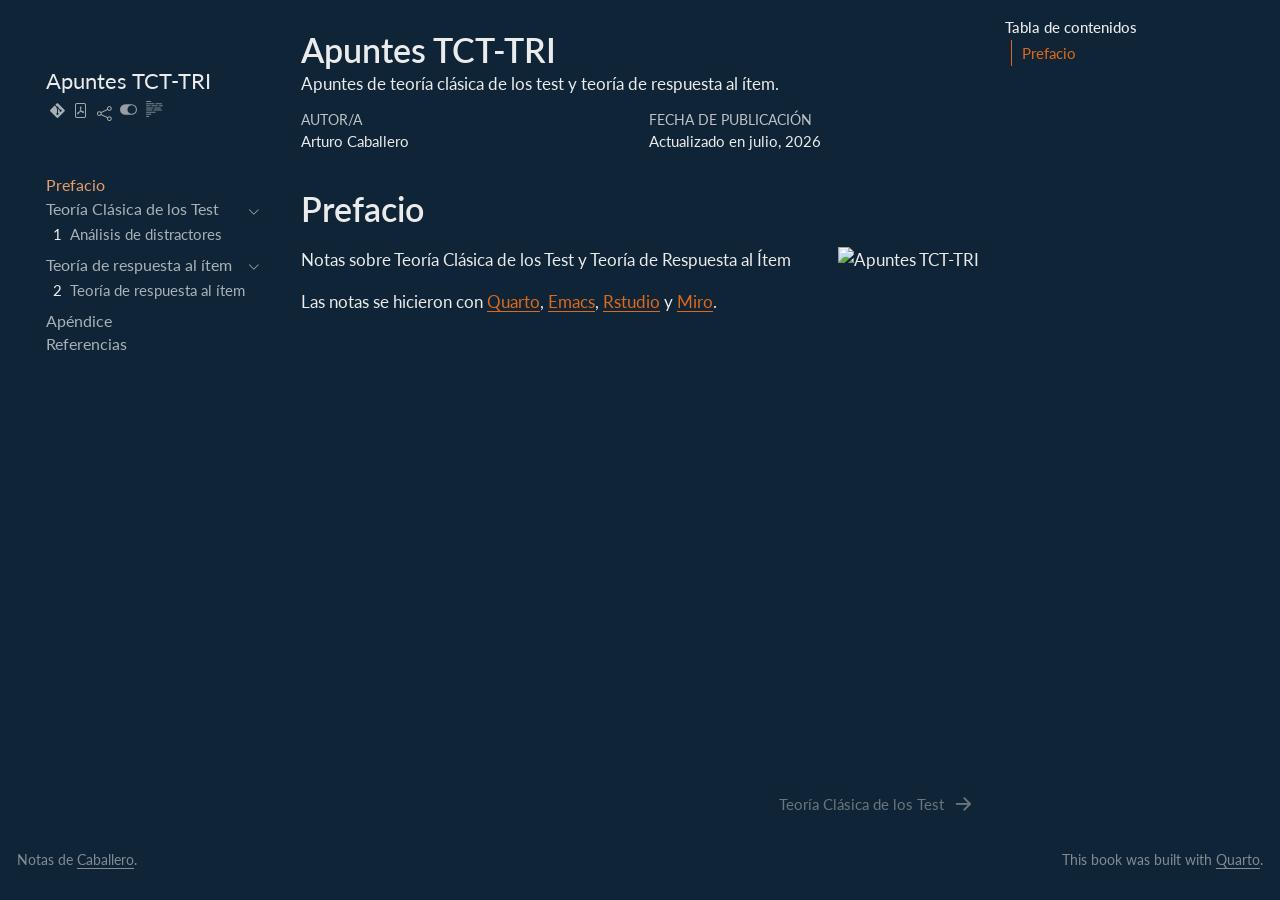
==== commit fcc2dc51: "r r" ====
--- a/docs/index.html
+++ b/docs/index.html
@@ -2,7 +2,7 @@
 <html xmlns="http://www.w3.org/1999/xhtml" lang="es" xml:lang="es"><head>
 
 <meta charset="utf-8">
-<meta name="generator" content="quarto-1.7.32">
+<meta name="generator" content="quarto-1.5.43">
 
 <meta name="viewport" content="width=device-width, initial-scale=1.0, user-scalable=yes">
 
@@ -34,18 +34,17 @@
 <meta name="quarto:offset" content="./">
 <link href="./tct.html" rel="next">
 <link href="./Gemini_Generated_irt.png" rel="icon" type="image/png">
-<script src="site_libs/quarto-html/quarto.js" type="module"></script>
-<script src="site_libs/quarto-html/tabsets/tabsets.js" type="module"></script>
+<script src="site_libs/quarto-html/quarto.js"></script>
 <script src="site_libs/quarto-html/popper.min.js"></script>
 <script src="site_libs/quarto-html/tippy.umd.min.js"></script>
 <script src="site_libs/quarto-html/anchor.min.js"></script>
 <link href="site_libs/quarto-html/tippy.css" rel="stylesheet">
-<link href="site_libs/quarto-html/quarto-syntax-highlighting-37eea08aefeeee20ff55810ff984fec1.css" rel="stylesheet" class="quarto-color-scheme" id="quarto-text-highlighting-styles">
-<link href="site_libs/quarto-html/quarto-syntax-highlighting-dark-2fef5ea3f8957b3e4ecc936fc74692ca.css" rel="stylesheet" class="quarto-color-scheme quarto-color-alternate" id="quarto-text-highlighting-styles">
+<link href="site_libs/quarto-html/quarto-syntax-highlighting.css" rel="stylesheet" class="quarto-color-scheme" id="quarto-text-highlighting-styles">
+<link href="site_libs/quarto-html/quarto-syntax-highlighting-dark.css" rel="stylesheet" class="quarto-color-scheme quarto-color-alternate" id="quarto-text-highlighting-styles">
 <script src="site_libs/bootstrap/bootstrap.min.js"></script>
 <link href="site_libs/bootstrap/bootstrap-icons.css" rel="stylesheet">
-<link href="site_libs/bootstrap/bootstrap-364982630eef5352dd1537128a8ed5cb.min.css" rel="stylesheet" append-hash="true" class="quarto-color-scheme" id="quarto-bootstrap" data-mode="light">
-<link href="site_libs/bootstrap/bootstrap-dark-9ac4c4d7723caba69398381a32a42326.min.css" rel="stylesheet" append-hash="true" class="quarto-color-scheme quarto-color-alternate" id="quarto-bootstrap" data-mode="dark">
+<link href="site_libs/bootstrap/bootstrap.min.css" rel="stylesheet" class="quarto-color-scheme" id="quarto-bootstrap" data-mode="light">
+<link href="site_libs/bootstrap/bootstrap-dark.min.css" rel="stylesheet" class="quarto-color-scheme quarto-color-alternate" id="quarto-bootstrap" data-mode="dark">
 <script id="quarto-search-options" type="application/json">{
   "location": "sidebar",
   "copy-button": false,
@@ -79,167 +78,7 @@
 <link rel="stylesheet" href="custom.css">
 </head>
 
-<body class="nav-sidebar floating quarto-dark"><script id="quarto-html-before-body" type="application/javascript">
-    const toggleBodyColorMode = (bsSheetEl) => {
-      const mode = bsSheetEl.getAttribute("data-mode");
-      const bodyEl = window.document.querySelector("body");
-      if (mode === "dark") {
-        bodyEl.classList.add("quarto-dark");
-        bodyEl.classList.remove("quarto-light");
-      } else {
-        bodyEl.classList.add("quarto-light");
-        bodyEl.classList.remove("quarto-dark");
-      }
-    }
-    const toggleBodyColorPrimary = () => {
-      const bsSheetEl = window.document.querySelector("link#quarto-bootstrap:not([rel=disabled-stylesheet])");
-      if (bsSheetEl) {
-        toggleBodyColorMode(bsSheetEl);
-      }
-    }
-    const setColorSchemeToggle = (alternate) => {
-      const toggles = window.document.querySelectorAll('.quarto-color-scheme-toggle');
-      for (let i=0; i < toggles.length; i++) {
-        const toggle = toggles[i];
-        if (toggle) {
-          if (alternate) {
-            toggle.classList.add("alternate");
-          } else {
-            toggle.classList.remove("alternate");
-          }
-        }
-      }
-    };
-    const toggleColorMode = (alternate) => {
-      // Switch the stylesheets
-      const primaryStylesheets = window.document.querySelectorAll('link.quarto-color-scheme:not(.quarto-color-alternate)');
-      const alternateStylesheets = window.document.querySelectorAll('link.quarto-color-scheme.quarto-color-alternate');
-      manageTransitions('#quarto-margin-sidebar .nav-link', false);
-      if (alternate) {
-        // note: dark is layered on light, we don't disable primary!
-        enableStylesheet(alternateStylesheets);
-        for (const sheetNode of alternateStylesheets) {
-          if (sheetNode.id === "quarto-bootstrap") {
-            toggleBodyColorMode(sheetNode);
-          }
-        }
-      } else {
-        disableStylesheet(alternateStylesheets);
-        enableStylesheet(primaryStylesheets)
-        toggleBodyColorPrimary();
-      }
-      manageTransitions('#quarto-margin-sidebar .nav-link', true);
-      // Switch the toggles
-      setColorSchemeToggle(alternate)
-      // Hack to workaround the fact that safari doesn't
-      // properly recolor the scrollbar when toggling (#1455)
-      if (navigator.userAgent.indexOf('Safari') > 0 && navigator.userAgent.indexOf('Chrome') == -1) {
-        manageTransitions("body", false);
-        window.scrollTo(0, 1);
-        setTimeout(() => {
-          window.scrollTo(0, 0);
-          manageTransitions("body", true);
-        }, 40);
-      }
-    }
-    const disableStylesheet = (stylesheets) => {
-      for (let i=0; i < stylesheets.length; i++) {
-        const stylesheet = stylesheets[i];
-        stylesheet.rel = 'disabled-stylesheet';
-      }
-    }
-    const enableStylesheet = (stylesheets) => {
-      for (let i=0; i < stylesheets.length; i++) {
-        const stylesheet = stylesheets[i];
-        if(stylesheet.rel !== 'stylesheet') { // for Chrome, which will still FOUC without this check
-          stylesheet.rel = 'stylesheet';
-        }
-      }
-    }
-    const manageTransitions = (selector, allowTransitions) => {
-      const els = window.document.querySelectorAll(selector);
-      for (let i=0; i < els.length; i++) {
-        const el = els[i];
-        if (allowTransitions) {
-          el.classList.remove('notransition');
-        } else {
-          el.classList.add('notransition');
-        }
-      }
-    }
-    const isFileUrl = () => {
-      return window.location.protocol === 'file:';
-    }
-    const hasAlternateSentinel = () => {
-      let styleSentinel = getColorSchemeSentinel();
-      if (styleSentinel !== null) {
-        return styleSentinel === "alternate";
-      } else {
-        return false;
-      }
-    }
-    const setStyleSentinel = (alternate) => {
-      const value = alternate ? "alternate" : "default";
-      if (!isFileUrl()) {
-        window.localStorage.setItem("quarto-color-scheme", value);
-      } else {
-        localAlternateSentinel = value;
-      }
-    }
-    const getColorSchemeSentinel = () => {
-      if (!isFileUrl()) {
-        const storageValue = window.localStorage.getItem("quarto-color-scheme");
-        return storageValue != null ? storageValue : localAlternateSentinel;
-      } else {
-        return localAlternateSentinel;
-      }
-    }
-    const toggleGiscusIfUsed = (isAlternate, darkModeDefault) => {
-      const baseTheme = document.querySelector('#giscus-base-theme')?.value ?? 'light';
-      const alternateTheme = document.querySelector('#giscus-alt-theme')?.value ?? 'dark';
-      let newTheme = '';
-      if(authorPrefersDark) {
-        newTheme = isAlternate ? baseTheme : alternateTheme;
-      } else {
-        newTheme = isAlternate ? alternateTheme : baseTheme;
-      }
-      const changeGiscusTheme = () => {
-        // From: https://github.com/giscus/giscus/issues/336
-        const sendMessage = (message) => {
-          const iframe = document.querySelector('iframe.giscus-frame');
-          if (!iframe) return;
-          iframe.contentWindow.postMessage({ giscus: message }, 'https://giscus.app');
-        }
-        sendMessage({
-          setConfig: {
-            theme: newTheme
-          }
-        });
-      }
-      const isGiscussLoaded = window.document.querySelector('iframe.giscus-frame') !== null;
-      if (isGiscussLoaded) {
-        changeGiscusTheme();
-      }
-    };
-    const authorPrefersDark = true;
-    const darkModeDefault = authorPrefersDark;
-    let localAlternateSentinel = darkModeDefault ? 'alternate' : 'default';
-    // Dark / light mode switch
-    window.quartoToggleColorScheme = () => {
-      // Read the current dark / light value
-      let toAlternate = !hasAlternateSentinel();
-      toggleColorMode(toAlternate);
-      setStyleSentinel(toAlternate);
-      toggleGiscusIfUsed(toAlternate, darkModeDefault);
-      window.dispatchEvent(new Event('resize'));
-    };
-    // Switch to dark mode if need be
-    if (hasAlternateSentinel()) {
-      toggleColorMode(true);
-    } else {
-      toggleColorMode(false);
-    }
-  </script>
+<body class="nav-sidebar floating">
 
 <div id="quarto-search-results"></div>
   <header id="quarto-header" class="headroom fixed-top">
@@ -372,7 +211,6 @@
 <!-- main -->
 <main class="content" id="quarto-document-content">
 
-
 <header id="title-block-header" class="quarto-title-block default">
 <div class="quarto-title">
 <h1 class="title">Apuntes TCT-TRI</h1>
@@ -411,7 +249,7 @@
 
 
 <section id="prefacio" class="level1 unnumbered">
-<h1 class="unnumbered">Prefacio</h1><p><img src="Gemini_Generated_irt.png" title="Apuntes TCT-TRI" class="quarto-cover-image nolightbox img-fluid"></p>
+<h1 class="unnumbered">Prefacio</h1><p><img src="Gemini_Generated_irt.png" title="Apuntes TCT-TRI" class="quarto-cover-image img-fluid"></p>
 <p>Notas sobre Teoría Clásica de los Test y Teoría de Respuesta al Ítem</p>
 <p>Las notas se hicieron con <a href="https://quarto.org/docs/books">Quarto</a>, <a href="https://www.gnu.org/software/emacs/">Emacs</a>, <a href="https://posit.co/download/rstudio-desktop/">Rstudio</a> y <a href="https://miro.com/es/">Miro</a>.</p>
 
@@ -420,255 +258,383 @@
 
 </main> <!-- /main -->
 <script id="quarto-html-after-body" type="application/javascript">
-  window.document.addEventListener("DOMContentLoaded", function (event) {
-    // Ensure there is a toggle, if there isn't float one in the top right
-    if (window.document.querySelector('.quarto-color-scheme-toggle') === null) {
-      const a = window.document.createElement('a');
-      a.classList.add('top-right');
-      a.classList.add('quarto-color-scheme-toggle');
-      a.href = "";
-      a.onclick = function() { try { window.quartoToggleColorScheme(); } catch {} return false; };
-      const i = window.document.createElement("i");
-      i.classList.add('bi');
-      a.appendChild(i);
-      window.document.body.appendChild(a);
-    }
-    setColorSchemeToggle(hasAlternateSentinel())
-    const icon = "";
-    const anchorJS = new window.AnchorJS();
-    anchorJS.options = {
-      placement: 'right',
-      icon: icon
+window.document.addEventListener("DOMContentLoaded", function (event) {
+  const toggleBodyColorMode = (bsSheetEl) => {
+    const mode = bsSheetEl.getAttribute("data-mode");
+    const bodyEl = window.document.querySelector("body");
+    if (mode === "dark") {
+      bodyEl.classList.add("quarto-dark");
+      bodyEl.classList.remove("quarto-light");
+    } else {
+      bodyEl.classList.add("quarto-light");
+      bodyEl.classList.remove("quarto-dark");
+    }
+  }
+  const toggleBodyColorPrimary = () => {
+    const bsSheetEl = window.document.querySelector("link#quarto-bootstrap");
+    if (bsSheetEl) {
+      toggleBodyColorMode(bsSheetEl);
+    }
+  }
+  toggleBodyColorPrimary();  
+  const disableStylesheet = (stylesheets) => {
+    for (let i=0; i < stylesheets.length; i++) {
+      const stylesheet = stylesheets[i];
+      stylesheet.rel = 'prefetch';
+    }
+  }
+  const enableStylesheet = (stylesheets) => {
+    for (let i=0; i < stylesheets.length; i++) {
+      const stylesheet = stylesheets[i];
+      stylesheet.rel = 'stylesheet';
+    }
+  }
+  const manageTransitions = (selector, allowTransitions) => {
+    const els = window.document.querySelectorAll(selector);
+    for (let i=0; i < els.length; i++) {
+      const el = els[i];
+      if (allowTransitions) {
+        el.classList.remove('notransition');
+      } else {
+        el.classList.add('notransition');
+      }
+    }
+  }
+  const toggleGiscusIfUsed = (isAlternate, darkModeDefault) => {
+    const baseTheme = document.querySelector('#giscus-base-theme')?.value ?? 'light';
+    const alternateTheme = document.querySelector('#giscus-alt-theme')?.value ?? 'dark';
+    let newTheme = '';
+    if(darkModeDefault) {
+      newTheme = isAlternate ? baseTheme : alternateTheme;
+    } else {
+      newTheme = isAlternate ? alternateTheme : baseTheme;
+    }
+    const changeGiscusTheme = () => {
+      // From: https://github.com/giscus/giscus/issues/336
+      const sendMessage = (message) => {
+        const iframe = document.querySelector('iframe.giscus-frame');
+        if (!iframe) return;
+        iframe.contentWindow.postMessage({ giscus: message }, 'https://giscus.app');
+      }
+      sendMessage({
+        setConfig: {
+          theme: newTheme
+        }
+      });
+    }
+    const isGiscussLoaded = window.document.querySelector('iframe.giscus-frame') !== null;
+    if (isGiscussLoaded) {
+      changeGiscusTheme();
+    }
+  }
+  const toggleColorMode = (alternate) => {
+    // Switch the stylesheets
+    const alternateStylesheets = window.document.querySelectorAll('link.quarto-color-scheme.quarto-color-alternate');
+    manageTransitions('#quarto-margin-sidebar .nav-link', false);
+    if (alternate) {
+      enableStylesheet(alternateStylesheets);
+      for (const sheetNode of alternateStylesheets) {
+        if (sheetNode.id === "quarto-bootstrap") {
+          toggleBodyColorMode(sheetNode);
+        }
+      }
+    } else {
+      disableStylesheet(alternateStylesheets);
+      toggleBodyColorPrimary();
+    }
+    manageTransitions('#quarto-margin-sidebar .nav-link', true);
+    // Switch the toggles
+    const toggles = window.document.querySelectorAll('.quarto-color-scheme-toggle');
+    for (let i=0; i < toggles.length; i++) {
+      const toggle = toggles[i];
+      if (toggle) {
+        if (alternate) {
+          toggle.classList.add("alternate");     
+        } else {
+          toggle.classList.remove("alternate");
+        }
+      }
+    }
+    // Hack to workaround the fact that safari doesn't
+    // properly recolor the scrollbar when toggling (#1455)
+    if (navigator.userAgent.indexOf('Safari') > 0 && navigator.userAgent.indexOf('Chrome') == -1) {
+      manageTransitions("body", false);
+      window.scrollTo(0, 1);
+      setTimeout(() => {
+        window.scrollTo(0, 0);
+        manageTransitions("body", true);
+      }, 40);  
+    }
+  }
+  const isFileUrl = () => { 
+    return window.location.protocol === 'file:';
+  }
+  const hasAlternateSentinel = () => {  
+    let styleSentinel = getColorSchemeSentinel();
+    if (styleSentinel !== null) {
+      return styleSentinel === "alternate";
+    } else {
+      return false;
+    }
+  }
+  const setStyleSentinel = (alternate) => {
+    const value = alternate ? "alternate" : "default";
+    if (!isFileUrl()) {
+      window.localStorage.setItem("quarto-color-scheme", value);
+    } else {
+      localAlternateSentinel = value;
+    }
+  }
+  const getColorSchemeSentinel = () => {
+    if (!isFileUrl()) {
+      const storageValue = window.localStorage.getItem("quarto-color-scheme");
+      return storageValue != null ? storageValue : localAlternateSentinel;
+    } else {
+      return localAlternateSentinel;
+    }
+  }
+  const darkModeDefault = true;
+  let localAlternateSentinel = darkModeDefault ? 'alternate' : 'default';
+  // Dark / light mode switch
+  window.quartoToggleColorScheme = () => {
+    // Read the current dark / light value 
+    let toAlternate = !hasAlternateSentinel();
+    toggleColorMode(toAlternate);
+    setStyleSentinel(toAlternate);
+    toggleGiscusIfUsed(toAlternate, darkModeDefault);
+  };
+  // Ensure there is a toggle, if there isn't float one in the top right
+  if (window.document.querySelector('.quarto-color-scheme-toggle') === null) {
+    const a = window.document.createElement('a');
+    a.classList.add('top-right');
+    a.classList.add('quarto-color-scheme-toggle');
+    a.href = "";
+    a.onclick = function() { try { window.quartoToggleColorScheme(); } catch {} return false; };
+    const i = window.document.createElement("i");
+    i.classList.add('bi');
+    a.appendChild(i);
+    window.document.body.appendChild(a);
+  }
+  // Switch to dark mode if need be
+  if (hasAlternateSentinel()) {
+    toggleColorMode(true);
+  } else {
+    toggleColorMode(false);
+  }
+  const icon = "";
+  const anchorJS = new window.AnchorJS();
+  anchorJS.options = {
+    placement: 'right',
+    icon: icon
+  };
+  anchorJS.add('.anchored');
+  const isCodeAnnotation = (el) => {
+    for (const clz of el.classList) {
+      if (clz.startsWith('code-annotation-')) {                     
+        return true;
+      }
+    }
+    return false;
+  }
+  const onCopySuccess = function(e) {
+    // button target
+    const button = e.trigger;
+    // don't keep focus
+    button.blur();
+    // flash "checked"
+    button.classList.add('code-copy-button-checked');
+    var currentTitle = button.getAttribute("title");
+    button.setAttribute("title", "Copiado");
+    let tooltip;
+    if (window.bootstrap) {
+      button.setAttribute("data-bs-toggle", "tooltip");
+      button.setAttribute("data-bs-placement", "left");
+      button.setAttribute("data-bs-title", "Copiado");
+      tooltip = new bootstrap.Tooltip(button, 
+        { trigger: "manual", 
+          customClass: "code-copy-button-tooltip",
+          offset: [0, -8]});
+      tooltip.show();    
+    }
+    setTimeout(function() {
+      if (tooltip) {
+        tooltip.hide();
+        button.removeAttribute("data-bs-title");
+        button.removeAttribute("data-bs-toggle");
+        button.removeAttribute("data-bs-placement");
+      }
+      button.setAttribute("title", currentTitle);
+      button.classList.remove('code-copy-button-checked');
+    }, 1000);
+    // clear code selection
+    e.clearSelection();
+  }
+  const getTextToCopy = function(trigger) {
+      const codeEl = trigger.previousElementSibling.cloneNode(true);
+      for (const childEl of codeEl.children) {
+        if (isCodeAnnotation(childEl)) {
+          childEl.remove();
+        }
+      }
+      return codeEl.innerText;
+  }
+  const clipboard = new window.ClipboardJS('.code-copy-button:not([data-in-quarto-modal])', {
+    text: getTextToCopy
+  });
+  clipboard.on('success', onCopySuccess);
+  if (window.document.getElementById('quarto-embedded-source-code-modal')) {
+    // For code content inside modals, clipBoardJS needs to be initialized with a container option
+    // TODO: Check when it could be a function (https://github.com/zenorocha/clipboard.js/issues/860)
+    const clipboardModal = new window.ClipboardJS('.code-copy-button[data-in-quarto-modal]', {
+      text: getTextToCopy,
+      container: window.document.getElementById('quarto-embedded-source-code-modal')
+    });
+    clipboardModal.on('success', onCopySuccess);
+  }
+    var localhostRegex = new RegExp(/^(?:http|https):\/\/localhost\:?[0-9]*\//);
+    var mailtoRegex = new RegExp(/^mailto:/);
+      var filterRegex = new RegExp('/' + window.location.host + '/');
+    var isInternal = (href) => {
+        return filterRegex.test(href) || localhostRegex.test(href) || mailtoRegex.test(href);
+    }
+    // Inspect non-navigation links and adorn them if external
+ 	var links = window.document.querySelectorAll('a[href]:not(.nav-link):not(.navbar-brand):not(.toc-action):not(.sidebar-link):not(.sidebar-item-toggle):not(.pagination-link):not(.no-external):not([aria-hidden]):not(.dropdown-item):not(.quarto-navigation-tool):not(.about-link)');
+    for (var i=0; i<links.length; i++) {
+      const link = links[i];
+      if (!isInternal(link.href)) {
+        // undo the damage that might have been done by quarto-nav.js in the case of
+        // links that we want to consider external
+        if (link.dataset.originalHref !== undefined) {
+          link.href = link.dataset.originalHref;
+        }
+      }
+    }
+  function tippyHover(el, contentFn, onTriggerFn, onUntriggerFn) {
+    const config = {
+      allowHTML: true,
+      maxWidth: 500,
+      delay: 100,
+      arrow: false,
+      appendTo: function(el) {
+          return el.parentElement;
+      },
+      interactive: true,
+      interactiveBorder: 10,
+      theme: 'quarto',
+      placement: 'bottom-start',
     };
-    anchorJS.add('.anchored');
-    const isCodeAnnotation = (el) => {
-      for (const clz of el.classList) {
-        if (clz.startsWith('code-annotation-')) {                     
-          return true;
-        }
-      }
-      return false;
-    }
-    const onCopySuccess = function(e) {
-      // button target
-      const button = e.trigger;
-      // don't keep focus
-      button.blur();
-      // flash "checked"
-      button.classList.add('code-copy-button-checked');
-      var currentTitle = button.getAttribute("title");
-      button.setAttribute("title", "Copiado");
-      let tooltip;
-      if (window.bootstrap) {
-        button.setAttribute("data-bs-toggle", "tooltip");
-        button.setAttribute("data-bs-placement", "left");
-        button.setAttribute("data-bs-title", "Copiado");
-        tooltip = new bootstrap.Tooltip(button, 
-          { trigger: "manual", 
-            customClass: "code-copy-button-tooltip",
-            offset: [0, -8]});
-        tooltip.show();    
-      }
-      setTimeout(function() {
-        if (tooltip) {
-          tooltip.hide();
-          button.removeAttribute("data-bs-title");
-          button.removeAttribute("data-bs-toggle");
-          button.removeAttribute("data-bs-placement");
-        }
-        button.setAttribute("title", currentTitle);
-        button.classList.remove('code-copy-button-checked');
-      }, 1000);
-      // clear code selection
-      e.clearSelection();
-    }
-    const getTextToCopy = function(trigger) {
-        const codeEl = trigger.previousElementSibling.cloneNode(true);
-        for (const childEl of codeEl.children) {
-          if (isCodeAnnotation(childEl)) {
-            childEl.remove();
+    if (contentFn) {
+      config.content = contentFn;
+    }
+    if (onTriggerFn) {
+      config.onTrigger = onTriggerFn;
+    }
+    if (onUntriggerFn) {
+      config.onUntrigger = onUntriggerFn;
+    }
+    window.tippy(el, config); 
+  }
+  const noterefs = window.document.querySelectorAll('a[role="doc-noteref"]');
+  for (var i=0; i<noterefs.length; i++) {
+    const ref = noterefs[i];
+    tippyHover(ref, function() {
+      // use id or data attribute instead here
+      let href = ref.getAttribute('data-footnote-href') || ref.getAttribute('href');
+      try { href = new URL(href).hash; } catch {}
+      const id = href.replace(/^#\/?/, "");
+      const note = window.document.getElementById(id);
+      if (note) {
+        return note.innerHTML;
+      } else {
+        return "";
+      }
+    });
+  }
+  const xrefs = window.document.querySelectorAll('a.quarto-xref');
+  const processXRef = (id, note) => {
+    // Strip column container classes
+    const stripColumnClz = (el) => {
+      el.classList.remove("page-full", "page-columns");
+      if (el.children) {
+        for (const child of el.children) {
+          stripColumnClz(child);
+        }
+      }
+    }
+    stripColumnClz(note)
+    if (id === null || id.startsWith('sec-')) {
+      // Special case sections, only their first couple elements
+      const container = document.createElement("div");
+      if (note.children && note.children.length > 2) {
+        container.appendChild(note.children[0].cloneNode(true));
+        for (let i = 1; i < note.children.length; i++) {
+          const child = note.children[i];
+          if (child.tagName === "P" && child.innerText === "") {
+            continue;
+          } else {
+            container.appendChild(child.cloneNode(true));
+            break;
           }
         }
-        return codeEl.innerText;
-    }
-    const clipboard = new window.ClipboardJS('.code-copy-button:not([data-in-quarto-modal])', {
-      text: getTextToCopy
-    });
-    clipboard.on('success', onCopySuccess);
-    if (window.document.getElementById('quarto-embedded-source-code-modal')) {
-      const clipboardModal = new window.ClipboardJS('.code-copy-button[data-in-quarto-modal]', {
-        text: getTextToCopy,
-        container: window.document.getElementById('quarto-embedded-source-code-modal')
-      });
-      clipboardModal.on('success', onCopySuccess);
-    }
-      var localhostRegex = new RegExp(/^(?:http|https):\/\/localhost\:?[0-9]*\//);
-      var mailtoRegex = new RegExp(/^mailto:/);
-        var filterRegex = new RegExp('/' + window.location.host + '/');
-      var isInternal = (href) => {
-          return filterRegex.test(href) || localhostRegex.test(href) || mailtoRegex.test(href);
-      }
-      // Inspect non-navigation links and adorn them if external
-     var links = window.document.querySelectorAll('a[href]:not(.nav-link):not(.navbar-brand):not(.toc-action):not(.sidebar-link):not(.sidebar-item-toggle):not(.pagination-link):not(.no-external):not([aria-hidden]):not(.dropdown-item):not(.quarto-navigation-tool):not(.about-link)');
-      for (var i=0; i<links.length; i++) {
-        const link = links[i];
-        if (!isInternal(link.href)) {
-          // undo the damage that might have been done by quarto-nav.js in the case of
-          // links that we want to consider external
-          if (link.dataset.originalHref !== undefined) {
-            link.href = link.dataset.originalHref;
-          }
-        }
-      }
-    function tippyHover(el, contentFn, onTriggerFn, onUntriggerFn) {
-      const config = {
-        allowHTML: true,
-        maxWidth: 500,
-        delay: 100,
-        arrow: false,
-        appendTo: function(el) {
-            return el.parentElement;
-        },
-        interactive: true,
-        interactiveBorder: 10,
-        theme: 'quarto',
-        placement: 'bottom-start',
-      };
-      if (contentFn) {
-        config.content = contentFn;
-      }
-      if (onTriggerFn) {
-        config.onTrigger = onTriggerFn;
-      }
-      if (onUntriggerFn) {
-        config.onUntrigger = onUntriggerFn;
-      }
-      window.tippy(el, config); 
-    }
-    const noterefs = window.document.querySelectorAll('a[role="doc-noteref"]');
-    for (var i=0; i<noterefs.length; i++) {
-      const ref = noterefs[i];
-      tippyHover(ref, function() {
-        // use id or data attribute instead here
-        let href = ref.getAttribute('data-footnote-href') || ref.getAttribute('href');
-        try { href = new URL(href).hash; } catch {}
-        const id = href.replace(/^#\/?/, "");
-        const note = window.document.getElementById(id);
-        if (note) {
-          return note.innerHTML;
-        } else {
-          return "";
-        }
-      });
-    }
-    const xrefs = window.document.querySelectorAll('a.quarto-xref');
-    const processXRef = (id, note) => {
-      // Strip column container classes
-      const stripColumnClz = (el) => {
-        el.classList.remove("page-full", "page-columns");
-        if (el.children) {
-          for (const child of el.children) {
-            stripColumnClz(child);
-          }
-        }
-      }
-      stripColumnClz(note)
-      if (id === null || id.startsWith('sec-')) {
-        // Special case sections, only their first couple elements
-        const container = document.createElement("div");
-        if (note.children && note.children.length > 2) {
-          container.appendChild(note.children[0].cloneNode(true));
-          for (let i = 1; i < note.children.length; i++) {
-            const child = note.children[i];
-            if (child.tagName === "P" && child.innerText === "") {
-              continue;
-            } else {
-              container.appendChild(child.cloneNode(true));
-              break;
-            }
-          }
-          if (window.Quarto?.typesetMath) {
-            window.Quarto.typesetMath(container);
-          }
-          return container.innerHTML
-        } else {
-          if (window.Quarto?.typesetMath) {
-            window.Quarto.typesetMath(note);
-          }
-          return note.innerHTML;
-        }
+        if (window.Quarto?.typesetMath) {
+          window.Quarto.typesetMath(container);
+        }
+        return container.innerHTML
       } else {
-        // Remove any anchor links if they are present
-        const anchorLink = note.querySelector('a.anchorjs-link');
-        if (anchorLink) {
-          anchorLink.remove();
-        }
         if (window.Quarto?.typesetMath) {
           window.Quarto.typesetMath(note);
         }
-        if (note.classList.contains("callout")) {
-          return note.outerHTML;
-        } else {
-          return note.innerHTML;
-        }
-      }
-    }
-    for (var i=0; i<xrefs.length; i++) {
-      const xref = xrefs[i];
-      tippyHover(xref, undefined, function(instance) {
-        instance.disable();
-        let url = xref.getAttribute('href');
-        let hash = undefined; 
-        if (url.startsWith('#')) {
-          hash = url;
-        } else {
-          try { hash = new URL(url).hash; } catch {}
-        }
-        if (hash) {
-          const id = hash.replace(/^#\/?/, "");
-          const note = window.document.getElementById(id);
-          if (note !== null) {
-            try {
-              const html = processXRef(id, note.cloneNode(true));
-              instance.setContent(html);
-            } finally {
-              instance.enable();
-              instance.show();
-            }
-          } else {
-            // See if we can fetch this
-            fetch(url.split('#')[0])
-            .then(res => res.text())
-            .then(html => {
-              const parser = new DOMParser();
-              const htmlDoc = parser.parseFromString(html, "text/html");
-              const note = htmlDoc.getElementById(id);
-              if (note !== null) {
-                const html = processXRef(id, note);
-                instance.setContent(html);
-              } 
-            }).finally(() => {
-              instance.enable();
-              instance.show();
-            });
+        return note.innerHTML;
+      }
+    } else {
+      // Remove any anchor links if they are present
+      const anchorLink = note.querySelector('a.anchorjs-link');
+      if (anchorLink) {
+        anchorLink.remove();
+      }
+      if (window.Quarto?.typesetMath) {
+        window.Quarto.typesetMath(note);
+      }
+      // TODO in 1.5, we should make sure this works without a callout special case
+      if (note.classList.contains("callout")) {
+        return note.outerHTML;
+      } else {
+        return note.innerHTML;
+      }
+    }
+  }
+  for (var i=0; i<xrefs.length; i++) {
+    const xref = xrefs[i];
+    tippyHover(xref, undefined, function(instance) {
+      instance.disable();
+      let url = xref.getAttribute('href');
+      let hash = undefined; 
+      if (url.startsWith('#')) {
+        hash = url;
+      } else {
+        try { hash = new URL(url).hash; } catch {}
+      }
+      if (hash) {
+        const id = hash.replace(/^#\/?/, "");
+        const note = window.document.getElementById(id);
+        if (note !== null) {
+          try {
+            const html = processXRef(id, note.cloneNode(true));
+            instance.setContent(html);
+          } finally {
+            instance.enable();
+            instance.show();
           }
         } else {
-          // See if we can fetch a full url (with no hash to target)
-          // This is a special case and we should probably do some content thinning / targeting
-          fetch(url)
+          // See if we can fetch this
+          fetch(url.split('#')[0])
           .then(res => res.text())
           .then(html => {
             const parser = new DOMParser();
             const htmlDoc = parser.parseFromString(html, "text/html");
-            const note = htmlDoc.querySelector('main.content');
+            const note = htmlDoc.getElementById(id);
             if (note !== null) {
-              // This should only happen for chapter cross references
-              // (since there is no id in the URL)
-              // remove the first header
-              if (note.children.length > 0 && note.children[0].tagName === "HEADER") {
-                note.children[0].remove();
-              }
-              const html = processXRef(null, note);
+              const html = processXRef(id, note);
               instance.setContent(html);
             } 
           }).finally(() => {
@@ -676,161 +642,185 @@
             instance.show();
           });
         }
-      }, function(instance) {
+      } else {
+        // See if we can fetch a full url (with no hash to target)
+        // This is a special case and we should probably do some content thinning / targeting
+        fetch(url)
+        .then(res => res.text())
+        .then(html => {
+          const parser = new DOMParser();
+          const htmlDoc = parser.parseFromString(html, "text/html");
+          const note = htmlDoc.querySelector('main.content');
+          if (note !== null) {
+            // This should only happen for chapter cross references
+            // (since there is no id in the URL)
+            // remove the first header
+            if (note.children.length > 0 && note.children[0].tagName === "HEADER") {
+              note.children[0].remove();
+            }
+            const html = processXRef(null, note);
+            instance.setContent(html);
+          } 
+        }).finally(() => {
+          instance.enable();
+          instance.show();
+        });
+      }
+    }, function(instance) {
+    });
+  }
+      let selectedAnnoteEl;
+      const selectorForAnnotation = ( cell, annotation) => {
+        let cellAttr = 'data-code-cell="' + cell + '"';
+        let lineAttr = 'data-code-annotation="' +  annotation + '"';
+        const selector = 'span[' + cellAttr + '][' + lineAttr + ']';
+        return selector;
+      }
+      const selectCodeLines = (annoteEl) => {
+        const doc = window.document;
+        const targetCell = annoteEl.getAttribute("data-target-cell");
+        const targetAnnotation = annoteEl.getAttribute("data-target-annotation");
+        const annoteSpan = window.document.querySelector(selectorForAnnotation(targetCell, targetAnnotation));
+        const lines = annoteSpan.getAttribute("data-code-lines").split(",");
+        const lineIds = lines.map((line) => {
+          return targetCell + "-" + line;
+        })
+        let top = null;
+        let height = null;
+        let parent = null;
+        if (lineIds.length > 0) {
+            //compute the position of the single el (top and bottom and make a div)
+            const el = window.document.getElementById(lineIds[0]);
+            top = el.offsetTop;
+            height = el.offsetHeight;
+            parent = el.parentElement.parentElement;
+          if (lineIds.length > 1) {
+            const lastEl = window.document.getElementById(lineIds[lineIds.length - 1]);
+            const bottom = lastEl.offsetTop + lastEl.offsetHeight;
+            height = bottom - top;
+          }
+          if (top !== null && height !== null && parent !== null) {
+            // cook up a div (if necessary) and position it 
+            let div = window.document.getElementById("code-annotation-line-highlight");
+            if (div === null) {
+              div = window.document.createElement("div");
+              div.setAttribute("id", "code-annotation-line-highlight");
+              div.style.position = 'absolute';
+              parent.appendChild(div);
+            }
+            div.style.top = top - 2 + "px";
+            div.style.height = height + 4 + "px";
+            div.style.left = 0;
+            let gutterDiv = window.document.getElementById("code-annotation-line-highlight-gutter");
+            if (gutterDiv === null) {
+              gutterDiv = window.document.createElement("div");
+              gutterDiv.setAttribute("id", "code-annotation-line-highlight-gutter");
+              gutterDiv.style.position = 'absolute';
+              const codeCell = window.document.getElementById(targetCell);
+              const gutter = codeCell.querySelector('.code-annotation-gutter');
+              gutter.appendChild(gutterDiv);
+            }
+            gutterDiv.style.top = top - 2 + "px";
+            gutterDiv.style.height = height + 4 + "px";
+          }
+          selectedAnnoteEl = annoteEl;
+        }
+      };
+      const unselectCodeLines = () => {
+        const elementsIds = ["code-annotation-line-highlight", "code-annotation-line-highlight-gutter"];
+        elementsIds.forEach((elId) => {
+          const div = window.document.getElementById(elId);
+          if (div) {
+            div.remove();
+          }
+        });
+        selectedAnnoteEl = undefined;
+      };
+        // Handle positioning of the toggle
+    window.addEventListener(
+      "resize",
+      throttle(() => {
+        elRect = undefined;
+        if (selectedAnnoteEl) {
+          selectCodeLines(selectedAnnoteEl);
+        }
+      }, 10)
+    );
+    function throttle(fn, ms) {
+    let throttle = false;
+    let timer;
+      return (...args) => {
+        if(!throttle) { // first call gets through
+            fn.apply(this, args);
+            throttle = true;
+        } else { // all the others get throttled
+            if(timer) clearTimeout(timer); // cancel #2
+            timer = setTimeout(() => {
+              fn.apply(this, args);
+              timer = throttle = false;
+            }, ms);
+        }
+      };
+    }
+      // Attach click handler to the DT
+      const annoteDls = window.document.querySelectorAll('dt[data-target-cell]');
+      for (const annoteDlNode of annoteDls) {
+        annoteDlNode.addEventListener('click', (event) => {
+          const clickedEl = event.target;
+          if (clickedEl !== selectedAnnoteEl) {
+            unselectCodeLines();
+            const activeEl = window.document.querySelector('dt[data-target-cell].code-annotation-active');
+            if (activeEl) {
+              activeEl.classList.remove('code-annotation-active');
+            }
+            selectCodeLines(clickedEl);
+            clickedEl.classList.add('code-annotation-active');
+          } else {
+            // Unselect the line
+            unselectCodeLines();
+            clickedEl.classList.remove('code-annotation-active');
+          }
+        });
+      }
+  const findCites = (el) => {
+    const parentEl = el.parentElement;
+    if (parentEl) {
+      const cites = parentEl.dataset.cites;
+      if (cites) {
+        return {
+          el,
+          cites: cites.split(' ')
+        };
+      } else {
+        return findCites(el.parentElement)
+      }
+    } else {
+      return undefined;
+    }
+  };
+  var bibliorefs = window.document.querySelectorAll('a[role="doc-biblioref"]');
+  for (var i=0; i<bibliorefs.length; i++) {
+    const ref = bibliorefs[i];
+    const citeInfo = findCites(ref);
+    if (citeInfo) {
+      tippyHover(citeInfo.el, function() {
+        var popup = window.document.createElement('div');
+        citeInfo.cites.forEach(function(cite) {
+          var citeDiv = window.document.createElement('div');
+          citeDiv.classList.add('hanging-indent');
+          citeDiv.classList.add('csl-entry');
+          var biblioDiv = window.document.getElementById('ref-' + cite);
+          if (biblioDiv) {
+            citeDiv.innerHTML = biblioDiv.innerHTML;
+          }
+          popup.appendChild(citeDiv);
+        });
+        return popup.innerHTML;
       });
     }
-        let selectedAnnoteEl;
-        const selectorForAnnotation = ( cell, annotation) => {
-          let cellAttr = 'data-code-cell="' + cell + '"';
-          let lineAttr = 'data-code-annotation="' +  annotation + '"';
-          const selector = 'span[' + cellAttr + '][' + lineAttr + ']';
-          return selector;
-        }
-        const selectCodeLines = (annoteEl) => {
-          const doc = window.document;
-          const targetCell = annoteEl.getAttribute("data-target-cell");
-          const targetAnnotation = annoteEl.getAttribute("data-target-annotation");
-          const annoteSpan = window.document.querySelector(selectorForAnnotation(targetCell, targetAnnotation));
-          const lines = annoteSpan.getAttribute("data-code-lines").split(",");
-          const lineIds = lines.map((line) => {
-            return targetCell + "-" + line;
-          })
-          let top = null;
-          let height = null;
-          let parent = null;
-          if (lineIds.length > 0) {
-              //compute the position of the single el (top and bottom and make a div)
-              const el = window.document.getElementById(lineIds[0]);
-              top = el.offsetTop;
-              height = el.offsetHeight;
-              parent = el.parentElement.parentElement;
-            if (lineIds.length > 1) {
-              const lastEl = window.document.getElementById(lineIds[lineIds.length - 1]);
-              const bottom = lastEl.offsetTop + lastEl.offsetHeight;
-              height = bottom - top;
-            }
-            if (top !== null && height !== null && parent !== null) {
-              // cook up a div (if necessary) and position it 
-              let div = window.document.getElementById("code-annotation-line-highlight");
-              if (div === null) {
-                div = window.document.createElement("div");
-                div.setAttribute("id", "code-annotation-line-highlight");
-                div.style.position = 'absolute';
-                parent.appendChild(div);
-              }
-              div.style.top = top - 2 + "px";
-              div.style.height = height + 4 + "px";
-              div.style.left = 0;
-              let gutterDiv = window.document.getElementById("code-annotation-line-highlight-gutter");
-              if (gutterDiv === null) {
-                gutterDiv = window.document.createElement("div");
-                gutterDiv.setAttribute("id", "code-annotation-line-highlight-gutter");
-                gutterDiv.style.position = 'absolute';
-                const codeCell = window.document.getElementById(targetCell);
-                const gutter = codeCell.querySelector('.code-annotation-gutter');
-                gutter.appendChild(gutterDiv);
-              }
-              gutterDiv.style.top = top - 2 + "px";
-              gutterDiv.style.height = height + 4 + "px";
-            }
-            selectedAnnoteEl = annoteEl;
-          }
-        };
-        const unselectCodeLines = () => {
-          const elementsIds = ["code-annotation-line-highlight", "code-annotation-line-highlight-gutter"];
-          elementsIds.forEach((elId) => {
-            const div = window.document.getElementById(elId);
-            if (div) {
-              div.remove();
-            }
-          });
-          selectedAnnoteEl = undefined;
-        };
-          // Handle positioning of the toggle
-      window.addEventListener(
-        "resize",
-        throttle(() => {
-          elRect = undefined;
-          if (selectedAnnoteEl) {
-            selectCodeLines(selectedAnnoteEl);
-          }
-        }, 10)
-      );
-      function throttle(fn, ms) {
-      let throttle = false;
-      let timer;
-        return (...args) => {
-          if(!throttle) { // first call gets through
-              fn.apply(this, args);
-              throttle = true;
-          } else { // all the others get throttled
-              if(timer) clearTimeout(timer); // cancel #2
-              timer = setTimeout(() => {
-                fn.apply(this, args);
-                timer = throttle = false;
-              }, ms);
-          }
-        };
-      }
-        // Attach click handler to the DT
-        const annoteDls = window.document.querySelectorAll('dt[data-target-cell]');
-        for (const annoteDlNode of annoteDls) {
-          annoteDlNode.addEventListener('click', (event) => {
-            const clickedEl = event.target;
-            if (clickedEl !== selectedAnnoteEl) {
-              unselectCodeLines();
-              const activeEl = window.document.querySelector('dt[data-target-cell].code-annotation-active');
-              if (activeEl) {
-                activeEl.classList.remove('code-annotation-active');
-              }
-              selectCodeLines(clickedEl);
-              clickedEl.classList.add('code-annotation-active');
-            } else {
-              // Unselect the line
-              unselectCodeLines();
-              clickedEl.classList.remove('code-annotation-active');
-            }
-          });
-        }
-    const findCites = (el) => {
-      const parentEl = el.parentElement;
-      if (parentEl) {
-        const cites = parentEl.dataset.cites;
-        if (cites) {
-          return {
-            el,
-            cites: cites.split(' ')
-          };
-        } else {
-          return findCites(el.parentElement)
-        }
-      } else {
-        return undefined;
-      }
-    };
-    var bibliorefs = window.document.querySelectorAll('a[role="doc-biblioref"]');
-    for (var i=0; i<bibliorefs.length; i++) {
-      const ref = bibliorefs[i];
-      const citeInfo = findCites(ref);
-      if (citeInfo) {
-        tippyHover(citeInfo.el, function() {
-          var popup = window.document.createElement('div');
-          citeInfo.cites.forEach(function(cite) {
-            var citeDiv = window.document.createElement('div');
-            citeDiv.classList.add('hanging-indent');
-            citeDiv.classList.add('csl-entry');
-            var biblioDiv = window.document.getElementById('ref-' + cite);
-            if (biblioDiv) {
-              citeDiv.innerHTML = biblioDiv.innerHTML;
-            }
-            popup.appendChild(citeDiv);
-          });
-          return popup.innerHTML;
-        });
-      }
-    }
-  });
-  </script>
+  }
+});
+</script>
 <nav class="page-navigation">
   <div class="nav-page nav-page-previous">
   </div>
--- a/docs/site_libs/quarto-html/quarto-syntax-highlighting.css
+++ b/docs/site_libs/quarto-html/quarto-syntax-highlighting.css
@@ -0,0 +1,205 @@
+/* quarto syntax highlight colors */
+:root {
+  --quarto-hl-ot-color: #003B4F;
+  --quarto-hl-at-color: #657422;
+  --quarto-hl-ss-color: #20794D;
+  --quarto-hl-an-color: #5E5E5E;
+  --quarto-hl-fu-color: #4758AB;
+  --quarto-hl-st-color: #20794D;
+  --quarto-hl-cf-color: #003B4F;
+  --quarto-hl-op-color: #5E5E5E;
+  --quarto-hl-er-color: #AD0000;
+  --quarto-hl-bn-color: #AD0000;
+  --quarto-hl-al-color: #AD0000;
+  --quarto-hl-va-color: #111111;
+  --quarto-hl-bu-color: inherit;
+  --quarto-hl-ex-color: inherit;
+  --quarto-hl-pp-color: #AD0000;
+  --quarto-hl-in-color: #5E5E5E;
+  --quarto-hl-vs-color: #20794D;
+  --quarto-hl-wa-color: #5E5E5E;
+  --quarto-hl-do-color: #5E5E5E;
+  --quarto-hl-im-color: #00769E;
+  --quarto-hl-ch-color: #20794D;
+  --quarto-hl-dt-color: #AD0000;
+  --quarto-hl-fl-color: #AD0000;
+  --quarto-hl-co-color: #5E5E5E;
+  --quarto-hl-cv-color: #5E5E5E;
+  --quarto-hl-cn-color: #8f5902;
+  --quarto-hl-sc-color: #5E5E5E;
+  --quarto-hl-dv-color: #AD0000;
+  --quarto-hl-kw-color: #003B4F;
+}
+
+/* other quarto variables */
+:root {
+  --quarto-font-monospace: SFMono-Regular, Menlo, Monaco, Consolas, "Liberation Mono", "Courier New", monospace;
+}
+
+pre > code.sourceCode > span {
+  color: #003B4F;
+}
+
+code span {
+  color: #003B4F;
+}
+
+code.sourceCode > span {
+  color: #003B4F;
+}
+
+div.sourceCode,
+div.sourceCode pre.sourceCode {
+  color: #003B4F;
+}
+
+code span.ot {
+  color: #003B4F;
+  font-style: inherit;
+}
+
+code span.at {
+  color: #657422;
+  font-style: inherit;
+}
+
+code span.ss {
+  color: #20794D;
+  font-style: inherit;
+}
+
+code span.an {
+  color: #5E5E5E;
+  font-style: inherit;
+}
+
+code span.fu {
+  color: #4758AB;
+  font-style: inherit;
+}
+
+code span.st {
+  color: #20794D;
+  font-style: inherit;
+}
+
+code span.cf {
+  color: #003B4F;
+  font-weight: bold;
+  font-style: inherit;
+}
+
+code span.op {
+  color: #5E5E5E;
+  font-style: inherit;
+}
+
+code span.er {
+  color: #AD0000;
+  font-style: inherit;
+}
+
+code span.bn {
+  color: #AD0000;
+  font-style: inherit;
+}
+
+code span.al {
+  color: #AD0000;
+  font-style: inherit;
+}
+
+code span.va {
+  color: #111111;
+  font-style: inherit;
+}
+
+code span.bu {
+  font-style: inherit;
+}
+
+code span.ex {
+  font-style: inherit;
+}
+
+code span.pp {
+  color: #AD0000;
+  font-style: inherit;
+}
+
+code span.in {
+  color: #5E5E5E;
+  font-style: inherit;
+}
+
+code span.vs {
+  color: #20794D;
+  font-style: inherit;
+}
+
+code span.wa {
+  color: #5E5E5E;
+  font-style: italic;
+}
+
+code span.do {
+  color: #5E5E5E;
+  font-style: italic;
+}
+
+code span.im {
+  color: #00769E;
+  font-style: inherit;
+}
+
+code span.ch {
+  color: #20794D;
+  font-style: inherit;
+}
+
+code span.dt {
+  color: #AD0000;
+  font-style: inherit;
+}
+
+code span.fl {
+  color: #AD0000;
+  font-style: inherit;
+}
+
+code span.co {
+  color: #5E5E5E;
+  font-style: inherit;
+}
+
+code span.cv {
+  color: #5E5E5E;
+  font-style: italic;
+}
+
+code span.cn {
+  color: #8f5902;
+  font-style: inherit;
+}
+
+code span.sc {
+  color: #5E5E5E;
+  font-style: inherit;
+}
+
+code span.dv {
+  color: #AD0000;
+  font-style: inherit;
+}
+
+code span.kw {
+  color: #003B4F;
+  font-weight: bold;
+  font-style: inherit;
+}
+
+.prevent-inlining {
+  content: "</";
+}
+
+/*# sourceMappingURL=debc5d5d77c3f9108843748ff7464032.css.map */
--- a/docs/site_libs/quarto-html/quarto-syntax-highlighting-dark.css
+++ b/docs/site_libs/quarto-html/quarto-syntax-highlighting-dark.css
@@ -0,0 +1,189 @@
+/* quarto syntax highlight colors */
+:root {
+  --quarto-hl-al-color: #f07178;
+  --quarto-hl-an-color: #d4d0ab;
+  --quarto-hl-at-color: #00e0e0;
+  --quarto-hl-bn-color: #d4d0ab;
+  --quarto-hl-bu-color: #abe338;
+  --quarto-hl-ch-color: #abe338;
+  --quarto-hl-co-color: #f8f8f2;
+  --quarto-hl-cv-color: #ffd700;
+  --quarto-hl-cn-color: #ffd700;
+  --quarto-hl-cf-color: #ffa07a;
+  --quarto-hl-dt-color: #ffa07a;
+  --quarto-hl-dv-color: #d4d0ab;
+  --quarto-hl-do-color: #f8f8f2;
+  --quarto-hl-er-color: #f07178;
+  --quarto-hl-ex-color: #00e0e0;
+  --quarto-hl-fl-color: #d4d0ab;
+  --quarto-hl-fu-color: #ffa07a;
+  --quarto-hl-im-color: #abe338;
+  --quarto-hl-in-color: #d4d0ab;
+  --quarto-hl-kw-color: #ffa07a;
+  --quarto-hl-op-color: #ffa07a;
+  --quarto-hl-ot-color: #00e0e0;
+  --quarto-hl-pp-color: #dcc6e0;
+  --quarto-hl-re-color: #00e0e0;
+  --quarto-hl-sc-color: #abe338;
+  --quarto-hl-ss-color: #abe338;
+  --quarto-hl-st-color: #abe338;
+  --quarto-hl-va-color: #00e0e0;
+  --quarto-hl-vs-color: #abe338;
+  --quarto-hl-wa-color: #dcc6e0;
+}
+
+/* other quarto variables */
+:root {
+  --quarto-font-monospace: SFMono-Regular, Menlo, Monaco, Consolas, "Liberation Mono", "Courier New", monospace;
+}
+
+code span.al {
+  background-color: #2a0f15;
+  font-weight: bold;
+  color: #f07178;
+}
+
+code span.an {
+  color: #d4d0ab;
+}
+
+code span.at {
+  color: #00e0e0;
+}
+
+code span.bn {
+  color: #d4d0ab;
+}
+
+code span.bu {
+  color: #abe338;
+}
+
+code span.ch {
+  color: #abe338;
+}
+
+code span.co {
+  font-style: italic;
+  color: #f8f8f2;
+}
+
+code span.cv {
+  color: #ffd700;
+}
+
+code span.cn {
+  color: #ffd700;
+}
+
+code span.cf {
+  font-weight: bold;
+  color: #ffa07a;
+}
+
+code span.dt {
+  color: #ffa07a;
+}
+
+code span.dv {
+  color: #d4d0ab;
+}
+
+code span.do {
+  color: #f8f8f2;
+}
+
+code span.er {
+  color: #f07178;
+  text-decoration: underline;
+}
+
+code span.ex {
+  font-weight: bold;
+  color: #00e0e0;
+}
+
+code span.fl {
+  color: #d4d0ab;
+}
+
+code span.fu {
+  color: #ffa07a;
+}
+
+code span.im {
+  color: #abe338;
+}
+
+code span.in {
+  color: #d4d0ab;
+}
+
+code span.kw {
+  font-weight: bold;
+  color: #ffa07a;
+}
+
+pre > code.sourceCode > span {
+  color: #f8f8f2;
+}
+
+code span {
+  color: #f8f8f2;
+}
+
+code.sourceCode > span {
+  color: #f8f8f2;
+}
+
+div.sourceCode,
+div.sourceCode pre.sourceCode {
+  color: #f8f8f2;
+}
+
+code span.op {
+  color: #ffa07a;
+}
+
+code span.ot {
+  color: #00e0e0;
+}
+
+code span.pp {
+  color: #dcc6e0;
+}
+
+code span.re {
+  background-color: #f8f8f2;
+  color: #00e0e0;
+}
+
+code span.sc {
+  color: #abe338;
+}
+
+code span.ss {
+  color: #abe338;
+}
+
+code span.st {
+  color: #abe338;
+}
+
+code span.va {
+  color: #00e0e0;
+}
+
+code span.vs {
+  color: #abe338;
+}
+
+code span.wa {
+  color: #dcc6e0;
+}
+
+.prevent-inlining {
+  content: "</";
+}
+
+/*# sourceMappingURL=935a306eefa94366c21e1a970dddb765.css.map */
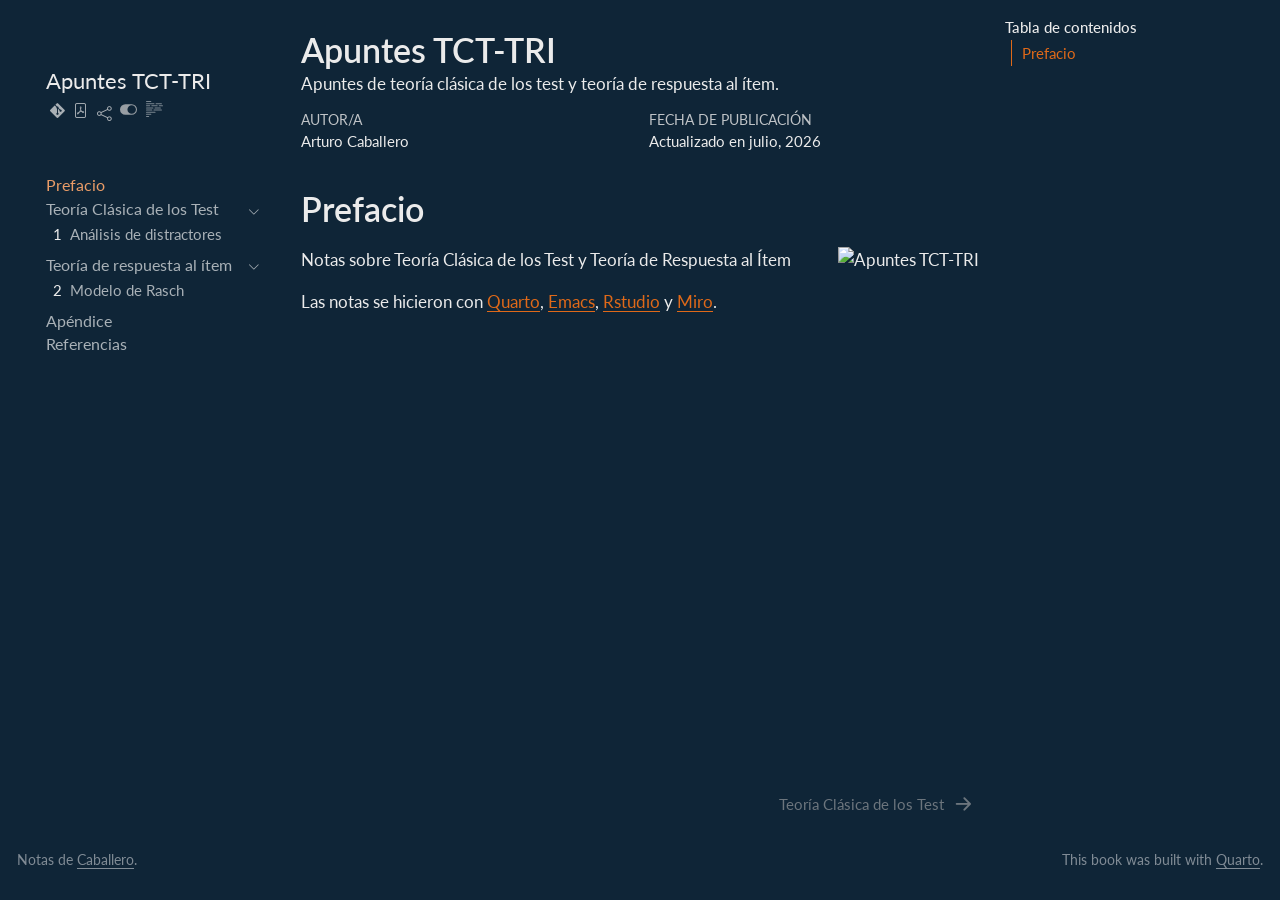
==== commit 23854111: "s s" ====
--- a/docs/index.html
+++ b/docs/index.html
@@ -177,7 +177,7 @@
           <li class="sidebar-item">
   <div class="sidebar-item-container"> 
   <a href="./contenido/IRT01_Rasch.html" class="sidebar-item-text sidebar-link">
- <span class="menu-text"><span class="chapter-number">2</span>&nbsp; <span class="chapter-title">Teoría de respuesta al ítem</span></span></a>
+ <span class="menu-text"><span class="chapter-number">2</span>&nbsp; <span class="chapter-title">Modelo de Rasch</span></span></a>
   </div>
 </li>
       </ul>
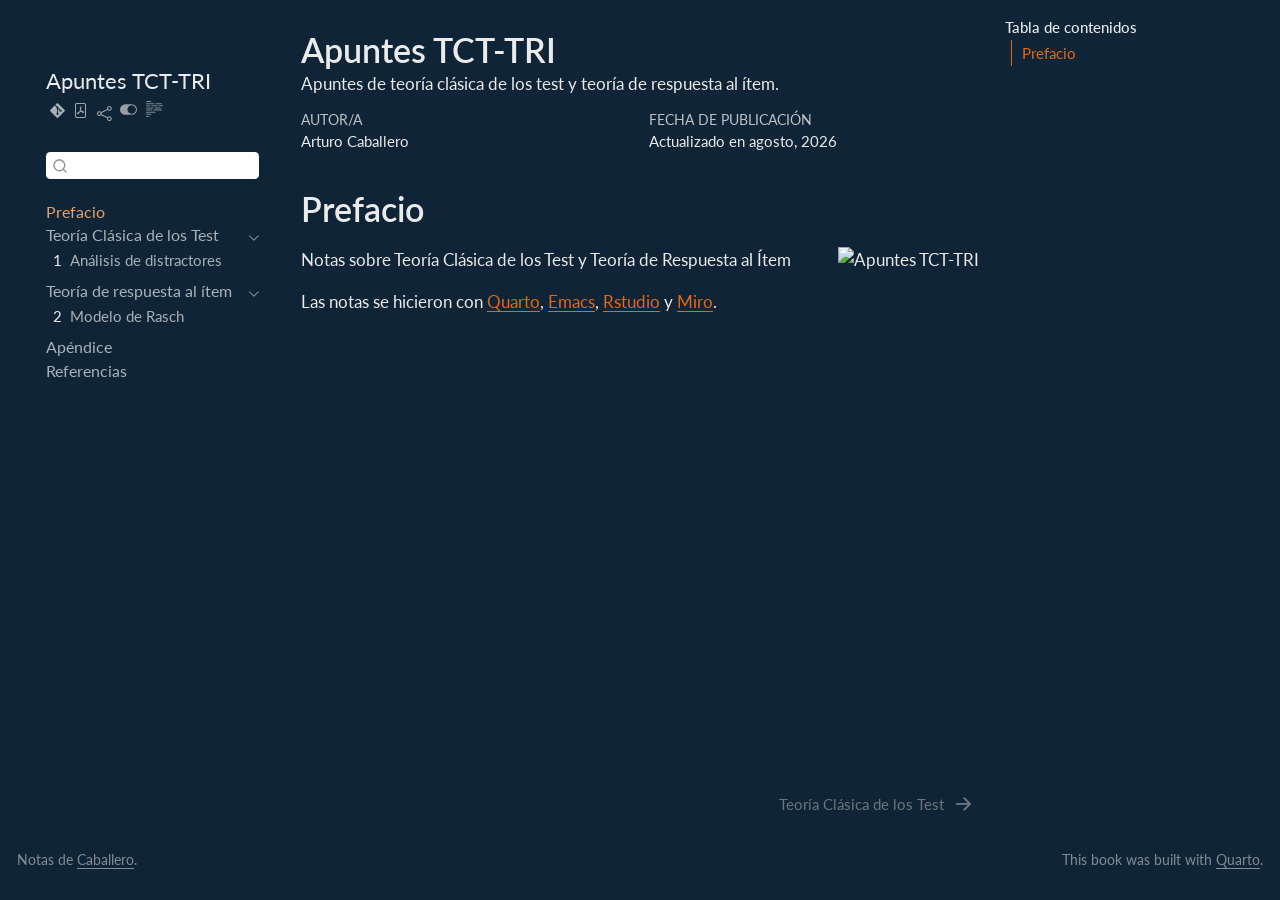
==== commit 1fef5d18: "20260801" ====
--- a/docs/index.html
+++ b/docs/index.html
@@ -2,7 +2,7 @@
 <html xmlns="http://www.w3.org/1999/xhtml" lang="es" xml:lang="es"><head>
 
 <meta charset="utf-8">
-<meta name="generator" content="quarto-1.5.43">
+<meta name="generator" content="quarto-1.7.32">
 
 <meta name="viewport" content="width=device-width, initial-scale=1.0, user-scalable=yes">
 
@@ -34,17 +34,18 @@
 <meta name="quarto:offset" content="./">
 <link href="./tct.html" rel="next">
 <link href="./Gemini_Generated_irt.png" rel="icon" type="image/png">
-<script src="site_libs/quarto-html/quarto.js"></script>
+<script src="site_libs/quarto-html/quarto.js" type="module"></script>
+<script src="site_libs/quarto-html/tabsets/tabsets.js" type="module"></script>
 <script src="site_libs/quarto-html/popper.min.js"></script>
 <script src="site_libs/quarto-html/tippy.umd.min.js"></script>
 <script src="site_libs/quarto-html/anchor.min.js"></script>
 <link href="site_libs/quarto-html/tippy.css" rel="stylesheet">
-<link href="site_libs/quarto-html/quarto-syntax-highlighting.css" rel="stylesheet" class="quarto-color-scheme" id="quarto-text-highlighting-styles">
-<link href="site_libs/quarto-html/quarto-syntax-highlighting-dark.css" rel="stylesheet" class="quarto-color-scheme quarto-color-alternate" id="quarto-text-highlighting-styles">
+<link href="site_libs/quarto-html/quarto-syntax-highlighting-37eea08aefeeee20ff55810ff984fec1.css" rel="stylesheet" class="quarto-color-scheme" id="quarto-text-highlighting-styles">
+<link href="site_libs/quarto-html/quarto-syntax-highlighting-dark-2fef5ea3f8957b3e4ecc936fc74692ca.css" rel="stylesheet" class="quarto-color-scheme quarto-color-alternate" id="quarto-text-highlighting-styles">
 <script src="site_libs/bootstrap/bootstrap.min.js"></script>
 <link href="site_libs/bootstrap/bootstrap-icons.css" rel="stylesheet">
-<link href="site_libs/bootstrap/bootstrap.min.css" rel="stylesheet" class="quarto-color-scheme" id="quarto-bootstrap" data-mode="light">
-<link href="site_libs/bootstrap/bootstrap-dark.min.css" rel="stylesheet" class="quarto-color-scheme quarto-color-alternate" id="quarto-bootstrap" data-mode="dark">
+<link href="site_libs/bootstrap/bootstrap-364982630eef5352dd1537128a8ed5cb.min.css" rel="stylesheet" append-hash="true" class="quarto-color-scheme" id="quarto-bootstrap" data-mode="light">
+<link href="site_libs/bootstrap/bootstrap-dark-9ac4c4d7723caba69398381a32a42326.min.css" rel="stylesheet" append-hash="true" class="quarto-color-scheme quarto-color-alternate" id="quarto-bootstrap" data-mode="dark">
 <script id="quarto-search-options" type="application/json">{
   "location": "sidebar",
   "copy-button": false,
@@ -78,7 +79,167 @@
 <link rel="stylesheet" href="custom.css">
 </head>
 
-<body class="nav-sidebar floating">
+<body class="nav-sidebar floating quarto-dark"><script id="quarto-html-before-body" type="application/javascript">
+    const toggleBodyColorMode = (bsSheetEl) => {
+      const mode = bsSheetEl.getAttribute("data-mode");
+      const bodyEl = window.document.querySelector("body");
+      if (mode === "dark") {
+        bodyEl.classList.add("quarto-dark");
+        bodyEl.classList.remove("quarto-light");
+      } else {
+        bodyEl.classList.add("quarto-light");
+        bodyEl.classList.remove("quarto-dark");
+      }
+    }
+    const toggleBodyColorPrimary = () => {
+      const bsSheetEl = window.document.querySelector("link#quarto-bootstrap:not([rel=disabled-stylesheet])");
+      if (bsSheetEl) {
+        toggleBodyColorMode(bsSheetEl);
+      }
+    }
+    const setColorSchemeToggle = (alternate) => {
+      const toggles = window.document.querySelectorAll('.quarto-color-scheme-toggle');
+      for (let i=0; i < toggles.length; i++) {
+        const toggle = toggles[i];
+        if (toggle) {
+          if (alternate) {
+            toggle.classList.add("alternate");
+          } else {
+            toggle.classList.remove("alternate");
+          }
+        }
+      }
+    };
+    const toggleColorMode = (alternate) => {
+      // Switch the stylesheets
+      const primaryStylesheets = window.document.querySelectorAll('link.quarto-color-scheme:not(.quarto-color-alternate)');
+      const alternateStylesheets = window.document.querySelectorAll('link.quarto-color-scheme.quarto-color-alternate');
+      manageTransitions('#quarto-margin-sidebar .nav-link', false);
+      if (alternate) {
+        // note: dark is layered on light, we don't disable primary!
+        enableStylesheet(alternateStylesheets);
+        for (const sheetNode of alternateStylesheets) {
+          if (sheetNode.id === "quarto-bootstrap") {
+            toggleBodyColorMode(sheetNode);
+          }
+        }
+      } else {
+        disableStylesheet(alternateStylesheets);
+        enableStylesheet(primaryStylesheets)
+        toggleBodyColorPrimary();
+      }
+      manageTransitions('#quarto-margin-sidebar .nav-link', true);
+      // Switch the toggles
+      setColorSchemeToggle(alternate)
+      // Hack to workaround the fact that safari doesn't
+      // properly recolor the scrollbar when toggling (#1455)
+      if (navigator.userAgent.indexOf('Safari') > 0 && navigator.userAgent.indexOf('Chrome') == -1) {
+        manageTransitions("body", false);
+        window.scrollTo(0, 1);
+        setTimeout(() => {
+          window.scrollTo(0, 0);
+          manageTransitions("body", true);
+        }, 40);
+      }
+    }
+    const disableStylesheet = (stylesheets) => {
+      for (let i=0; i < stylesheets.length; i++) {
+        const stylesheet = stylesheets[i];
+        stylesheet.rel = 'disabled-stylesheet';
+      }
+    }
+    const enableStylesheet = (stylesheets) => {
+      for (let i=0; i < stylesheets.length; i++) {
+        const stylesheet = stylesheets[i];
+        if(stylesheet.rel !== 'stylesheet') { // for Chrome, which will still FOUC without this check
+          stylesheet.rel = 'stylesheet';
+        }
+      }
+    }
+    const manageTransitions = (selector, allowTransitions) => {
+      const els = window.document.querySelectorAll(selector);
+      for (let i=0; i < els.length; i++) {
+        const el = els[i];
+        if (allowTransitions) {
+          el.classList.remove('notransition');
+        } else {
+          el.classList.add('notransition');
+        }
+      }
+    }
+    const isFileUrl = () => {
+      return window.location.protocol === 'file:';
+    }
+    const hasAlternateSentinel = () => {
+      let styleSentinel = getColorSchemeSentinel();
+      if (styleSentinel !== null) {
+        return styleSentinel === "alternate";
+      } else {
+        return false;
+      }
+    }
+    const setStyleSentinel = (alternate) => {
+      const value = alternate ? "alternate" : "default";
+      if (!isFileUrl()) {
+        window.localStorage.setItem("quarto-color-scheme", value);
+      } else {
+        localAlternateSentinel = value;
+      }
+    }
+    const getColorSchemeSentinel = () => {
+      if (!isFileUrl()) {
+        const storageValue = window.localStorage.getItem("quarto-color-scheme");
+        return storageValue != null ? storageValue : localAlternateSentinel;
+      } else {
+        return localAlternateSentinel;
+      }
+    }
+    const toggleGiscusIfUsed = (isAlternate, darkModeDefault) => {
+      const baseTheme = document.querySelector('#giscus-base-theme')?.value ?? 'light';
+      const alternateTheme = document.querySelector('#giscus-alt-theme')?.value ?? 'dark';
+      let newTheme = '';
+      if(authorPrefersDark) {
+        newTheme = isAlternate ? baseTheme : alternateTheme;
+      } else {
+        newTheme = isAlternate ? alternateTheme : baseTheme;
+      }
+      const changeGiscusTheme = () => {
+        // From: https://github.com/giscus/giscus/issues/336
+        const sendMessage = (message) => {
+          const iframe = document.querySelector('iframe.giscus-frame');
+          if (!iframe) return;
+          iframe.contentWindow.postMessage({ giscus: message }, 'https://giscus.app');
+        }
+        sendMessage({
+          setConfig: {
+            theme: newTheme
+          }
+        });
+      }
+      const isGiscussLoaded = window.document.querySelector('iframe.giscus-frame') !== null;
+      if (isGiscussLoaded) {
+        changeGiscusTheme();
+      }
+    };
+    const authorPrefersDark = true;
+    const darkModeDefault = authorPrefersDark;
+    let localAlternateSentinel = darkModeDefault ? 'alternate' : 'default';
+    // Dark / light mode switch
+    window.quartoToggleColorScheme = () => {
+      // Read the current dark / light value
+      let toAlternate = !hasAlternateSentinel();
+      toggleColorMode(toAlternate);
+      setStyleSentinel(toAlternate);
+      toggleGiscusIfUsed(toAlternate, darkModeDefault);
+      window.dispatchEvent(new Event('resize'));
+    };
+    // Switch to dark mode if need be
+    if (hasAlternateSentinel()) {
+      toggleColorMode(true);
+    } else {
+      toggleColorMode(false);
+    }
+  </script>
 
 <div id="quarto-search-results"></div>
   <header id="quarto-header" class="headroom fixed-top">
@@ -211,6 +372,7 @@
 <!-- main -->
 <main class="content" id="quarto-document-content">
 
+
 <header id="title-block-header" class="quarto-title-block default">
 <div class="quarto-title">
 <h1 class="title">Apuntes TCT-TRI</h1>
@@ -235,7 +397,7 @@
     <div>
     <div class="quarto-title-meta-heading">Fecha de publicación</div>
     <div class="quarto-title-meta-contents">
-      <p class="date">Actualizado en julio, 2026</p>
+      <p class="date">Actualizado en agosto, 2026</p>
     </div>
   </div>
   
@@ -249,7 +411,7 @@
 
 
 <section id="prefacio" class="level1 unnumbered">
-<h1 class="unnumbered">Prefacio</h1><p><img src="Gemini_Generated_irt.png" title="Apuntes TCT-TRI" class="quarto-cover-image img-fluid"></p>
+<h1 class="unnumbered">Prefacio</h1><p><img src="Gemini_Generated_irt.png" title="Apuntes TCT-TRI" class="quarto-cover-image nolightbox img-fluid"></p>
 <p>Notas sobre Teoría Clásica de los Test y Teoría de Respuesta al Ítem</p>
 <p>Las notas se hicieron con <a href="https://quarto.org/docs/books">Quarto</a>, <a href="https://www.gnu.org/software/emacs/">Emacs</a>, <a href="https://posit.co/download/rstudio-desktop/">Rstudio</a> y <a href="https://miro.com/es/">Miro</a>.</p>
 
@@ -258,383 +420,255 @@
 
 </main> <!-- /main -->
 <script id="quarto-html-after-body" type="application/javascript">
-window.document.addEventListener("DOMContentLoaded", function (event) {
-  const toggleBodyColorMode = (bsSheetEl) => {
-    const mode = bsSheetEl.getAttribute("data-mode");
-    const bodyEl = window.document.querySelector("body");
-    if (mode === "dark") {
-      bodyEl.classList.add("quarto-dark");
-      bodyEl.classList.remove("quarto-light");
-    } else {
-      bodyEl.classList.add("quarto-light");
-      bodyEl.classList.remove("quarto-dark");
-    }
-  }
-  const toggleBodyColorPrimary = () => {
-    const bsSheetEl = window.document.querySelector("link#quarto-bootstrap");
-    if (bsSheetEl) {
-      toggleBodyColorMode(bsSheetEl);
-    }
-  }
-  toggleBodyColorPrimary();  
-  const disableStylesheet = (stylesheets) => {
-    for (let i=0; i < stylesheets.length; i++) {
-      const stylesheet = stylesheets[i];
-      stylesheet.rel = 'prefetch';
-    }
-  }
-  const enableStylesheet = (stylesheets) => {
-    for (let i=0; i < stylesheets.length; i++) {
-      const stylesheet = stylesheets[i];
-      stylesheet.rel = 'stylesheet';
-    }
-  }
-  const manageTransitions = (selector, allowTransitions) => {
-    const els = window.document.querySelectorAll(selector);
-    for (let i=0; i < els.length; i++) {
-      const el = els[i];
-      if (allowTransitions) {
-        el.classList.remove('notransition');
+  window.document.addEventListener("DOMContentLoaded", function (event) {
+    // Ensure there is a toggle, if there isn't float one in the top right
+    if (window.document.querySelector('.quarto-color-scheme-toggle') === null) {
+      const a = window.document.createElement('a');
+      a.classList.add('top-right');
+      a.classList.add('quarto-color-scheme-toggle');
+      a.href = "";
+      a.onclick = function() { try { window.quartoToggleColorScheme(); } catch {} return false; };
+      const i = window.document.createElement("i");
+      i.classList.add('bi');
+      a.appendChild(i);
+      window.document.body.appendChild(a);
+    }
+    setColorSchemeToggle(hasAlternateSentinel())
+    const icon = "";
+    const anchorJS = new window.AnchorJS();
+    anchorJS.options = {
+      placement: 'right',
+      icon: icon
+    };
+    anchorJS.add('.anchored');
+    const isCodeAnnotation = (el) => {
+      for (const clz of el.classList) {
+        if (clz.startsWith('code-annotation-')) {                     
+          return true;
+        }
+      }
+      return false;
+    }
+    const onCopySuccess = function(e) {
+      // button target
+      const button = e.trigger;
+      // don't keep focus
+      button.blur();
+      // flash "checked"
+      button.classList.add('code-copy-button-checked');
+      var currentTitle = button.getAttribute("title");
+      button.setAttribute("title", "Copiado");
+      let tooltip;
+      if (window.bootstrap) {
+        button.setAttribute("data-bs-toggle", "tooltip");
+        button.setAttribute("data-bs-placement", "left");
+        button.setAttribute("data-bs-title", "Copiado");
+        tooltip = new bootstrap.Tooltip(button, 
+          { trigger: "manual", 
+            customClass: "code-copy-button-tooltip",
+            offset: [0, -8]});
+        tooltip.show();    
+      }
+      setTimeout(function() {
+        if (tooltip) {
+          tooltip.hide();
+          button.removeAttribute("data-bs-title");
+          button.removeAttribute("data-bs-toggle");
+          button.removeAttribute("data-bs-placement");
+        }
+        button.setAttribute("title", currentTitle);
+        button.classList.remove('code-copy-button-checked');
+      }, 1000);
+      // clear code selection
+      e.clearSelection();
+    }
+    const getTextToCopy = function(trigger) {
+        const codeEl = trigger.previousElementSibling.cloneNode(true);
+        for (const childEl of codeEl.children) {
+          if (isCodeAnnotation(childEl)) {
+            childEl.remove();
+          }
+        }
+        return codeEl.innerText;
+    }
+    const clipboard = new window.ClipboardJS('.code-copy-button:not([data-in-quarto-modal])', {
+      text: getTextToCopy
+    });
+    clipboard.on('success', onCopySuccess);
+    if (window.document.getElementById('quarto-embedded-source-code-modal')) {
+      const clipboardModal = new window.ClipboardJS('.code-copy-button[data-in-quarto-modal]', {
+        text: getTextToCopy,
+        container: window.document.getElementById('quarto-embedded-source-code-modal')
+      });
+      clipboardModal.on('success', onCopySuccess);
+    }
+      var localhostRegex = new RegExp(/^(?:http|https):\/\/localhost\:?[0-9]*\//);
+      var mailtoRegex = new RegExp(/^mailto:/);
+        var filterRegex = new RegExp('/' + window.location.host + '/');
+      var isInternal = (href) => {
+          return filterRegex.test(href) || localhostRegex.test(href) || mailtoRegex.test(href);
+      }
+      // Inspect non-navigation links and adorn them if external
+     var links = window.document.querySelectorAll('a[href]:not(.nav-link):not(.navbar-brand):not(.toc-action):not(.sidebar-link):not(.sidebar-item-toggle):not(.pagination-link):not(.no-external):not([aria-hidden]):not(.dropdown-item):not(.quarto-navigation-tool):not(.about-link)');
+      for (var i=0; i<links.length; i++) {
+        const link = links[i];
+        if (!isInternal(link.href)) {
+          // undo the damage that might have been done by quarto-nav.js in the case of
+          // links that we want to consider external
+          if (link.dataset.originalHref !== undefined) {
+            link.href = link.dataset.originalHref;
+          }
+        }
+      }
+    function tippyHover(el, contentFn, onTriggerFn, onUntriggerFn) {
+      const config = {
+        allowHTML: true,
+        maxWidth: 500,
+        delay: 100,
+        arrow: false,
+        appendTo: function(el) {
+            return el.parentElement;
+        },
+        interactive: true,
+        interactiveBorder: 10,
+        theme: 'quarto',
+        placement: 'bottom-start',
+      };
+      if (contentFn) {
+        config.content = contentFn;
+      }
+      if (onTriggerFn) {
+        config.onTrigger = onTriggerFn;
+      }
+      if (onUntriggerFn) {
+        config.onUntrigger = onUntriggerFn;
+      }
+      window.tippy(el, config); 
+    }
+    const noterefs = window.document.querySelectorAll('a[role="doc-noteref"]');
+    for (var i=0; i<noterefs.length; i++) {
+      const ref = noterefs[i];
+      tippyHover(ref, function() {
+        // use id or data attribute instead here
+        let href = ref.getAttribute('data-footnote-href') || ref.getAttribute('href');
+        try { href = new URL(href).hash; } catch {}
+        const id = href.replace(/^#\/?/, "");
+        const note = window.document.getElementById(id);
+        if (note) {
+          return note.innerHTML;
+        } else {
+          return "";
+        }
+      });
+    }
+    const xrefs = window.document.querySelectorAll('a.quarto-xref');
+    const processXRef = (id, note) => {
+      // Strip column container classes
+      const stripColumnClz = (el) => {
+        el.classList.remove("page-full", "page-columns");
+        if (el.children) {
+          for (const child of el.children) {
+            stripColumnClz(child);
+          }
+        }
+      }
+      stripColumnClz(note)
+      if (id === null || id.startsWith('sec-')) {
+        // Special case sections, only their first couple elements
+        const container = document.createElement("div");
+        if (note.children && note.children.length > 2) {
+          container.appendChild(note.children[0].cloneNode(true));
+          for (let i = 1; i < note.children.length; i++) {
+            const child = note.children[i];
+            if (child.tagName === "P" && child.innerText === "") {
+              continue;
+            } else {
+              container.appendChild(child.cloneNode(true));
+              break;
+            }
+          }
+          if (window.Quarto?.typesetMath) {
+            window.Quarto.typesetMath(container);
+          }
+          return container.innerHTML
+        } else {
+          if (window.Quarto?.typesetMath) {
+            window.Quarto.typesetMath(note);
+          }
+          return note.innerHTML;
+        }
       } else {
-        el.classList.add('notransition');
-      }
-    }
-  }
-  const toggleGiscusIfUsed = (isAlternate, darkModeDefault) => {
-    const baseTheme = document.querySelector('#giscus-base-theme')?.value ?? 'light';
-    const alternateTheme = document.querySelector('#giscus-alt-theme')?.value ?? 'dark';
-    let newTheme = '';
-    if(darkModeDefault) {
-      newTheme = isAlternate ? baseTheme : alternateTheme;
-    } else {
-      newTheme = isAlternate ? alternateTheme : baseTheme;
-    }
-    const changeGiscusTheme = () => {
-      // From: https://github.com/giscus/giscus/issues/336
-      const sendMessage = (message) => {
-        const iframe = document.querySelector('iframe.giscus-frame');
-        if (!iframe) return;
-        iframe.contentWindow.postMessage({ giscus: message }, 'https://giscus.app');
-      }
-      sendMessage({
-        setConfig: {
-          theme: newTheme
-        }
-      });
-    }
-    const isGiscussLoaded = window.document.querySelector('iframe.giscus-frame') !== null;
-    if (isGiscussLoaded) {
-      changeGiscusTheme();
-    }
-  }
-  const toggleColorMode = (alternate) => {
-    // Switch the stylesheets
-    const alternateStylesheets = window.document.querySelectorAll('link.quarto-color-scheme.quarto-color-alternate');
-    manageTransitions('#quarto-margin-sidebar .nav-link', false);
-    if (alternate) {
-      enableStylesheet(alternateStylesheets);
-      for (const sheetNode of alternateStylesheets) {
-        if (sheetNode.id === "quarto-bootstrap") {
-          toggleBodyColorMode(sheetNode);
-        }
-      }
-    } else {
-      disableStylesheet(alternateStylesheets);
-      toggleBodyColorPrimary();
-    }
-    manageTransitions('#quarto-margin-sidebar .nav-link', true);
-    // Switch the toggles
-    const toggles = window.document.querySelectorAll('.quarto-color-scheme-toggle');
-    for (let i=0; i < toggles.length; i++) {
-      const toggle = toggles[i];
-      if (toggle) {
-        if (alternate) {
-          toggle.classList.add("alternate");     
-        } else {
-          toggle.classList.remove("alternate");
-        }
-      }
-    }
-    // Hack to workaround the fact that safari doesn't
-    // properly recolor the scrollbar when toggling (#1455)
-    if (navigator.userAgent.indexOf('Safari') > 0 && navigator.userAgent.indexOf('Chrome') == -1) {
-      manageTransitions("body", false);
-      window.scrollTo(0, 1);
-      setTimeout(() => {
-        window.scrollTo(0, 0);
-        manageTransitions("body", true);
-      }, 40);  
-    }
-  }
-  const isFileUrl = () => { 
-    return window.location.protocol === 'file:';
-  }
-  const hasAlternateSentinel = () => {  
-    let styleSentinel = getColorSchemeSentinel();
-    if (styleSentinel !== null) {
-      return styleSentinel === "alternate";
-    } else {
-      return false;
-    }
-  }
-  const setStyleSentinel = (alternate) => {
-    const value = alternate ? "alternate" : "default";
-    if (!isFileUrl()) {
-      window.localStorage.setItem("quarto-color-scheme", value);
-    } else {
-      localAlternateSentinel = value;
-    }
-  }
-  const getColorSchemeSentinel = () => {
-    if (!isFileUrl()) {
-      const storageValue = window.localStorage.getItem("quarto-color-scheme");
-      return storageValue != null ? storageValue : localAlternateSentinel;
-    } else {
-      return localAlternateSentinel;
-    }
-  }
-  const darkModeDefault = true;
-  let localAlternateSentinel = darkModeDefault ? 'alternate' : 'default';
-  // Dark / light mode switch
-  window.quartoToggleColorScheme = () => {
-    // Read the current dark / light value 
-    let toAlternate = !hasAlternateSentinel();
-    toggleColorMode(toAlternate);
-    setStyleSentinel(toAlternate);
-    toggleGiscusIfUsed(toAlternate, darkModeDefault);
-  };
-  // Ensure there is a toggle, if there isn't float one in the top right
-  if (window.document.querySelector('.quarto-color-scheme-toggle') === null) {
-    const a = window.document.createElement('a');
-    a.classList.add('top-right');
-    a.classList.add('quarto-color-scheme-toggle');
-    a.href = "";
-    a.onclick = function() { try { window.quartoToggleColorScheme(); } catch {} return false; };
-    const i = window.document.createElement("i");
-    i.classList.add('bi');
-    a.appendChild(i);
-    window.document.body.appendChild(a);
-  }
-  // Switch to dark mode if need be
-  if (hasAlternateSentinel()) {
-    toggleColorMode(true);
-  } else {
-    toggleColorMode(false);
-  }
-  const icon = "";
-  const anchorJS = new window.AnchorJS();
-  anchorJS.options = {
-    placement: 'right',
-    icon: icon
-  };
-  anchorJS.add('.anchored');
-  const isCodeAnnotation = (el) => {
-    for (const clz of el.classList) {
-      if (clz.startsWith('code-annotation-')) {                     
-        return true;
-      }
-    }
-    return false;
-  }
-  const onCopySuccess = function(e) {
-    // button target
-    const button = e.trigger;
-    // don't keep focus
-    button.blur();
-    // flash "checked"
-    button.classList.add('code-copy-button-checked');
-    var currentTitle = button.getAttribute("title");
-    button.setAttribute("title", "Copiado");
-    let tooltip;
-    if (window.bootstrap) {
-      button.setAttribute("data-bs-toggle", "tooltip");
-      button.setAttribute("data-bs-placement", "left");
-      button.setAttribute("data-bs-title", "Copiado");
-      tooltip = new bootstrap.Tooltip(button, 
-        { trigger: "manual", 
-          customClass: "code-copy-button-tooltip",
-          offset: [0, -8]});
-      tooltip.show();    
-    }
-    setTimeout(function() {
-      if (tooltip) {
-        tooltip.hide();
-        button.removeAttribute("data-bs-title");
-        button.removeAttribute("data-bs-toggle");
-        button.removeAttribute("data-bs-placement");
-      }
-      button.setAttribute("title", currentTitle);
-      button.classList.remove('code-copy-button-checked');
-    }, 1000);
-    // clear code selection
-    e.clearSelection();
-  }
-  const getTextToCopy = function(trigger) {
-      const codeEl = trigger.previousElementSibling.cloneNode(true);
-      for (const childEl of codeEl.children) {
-        if (isCodeAnnotation(childEl)) {
-          childEl.remove();
-        }
-      }
-      return codeEl.innerText;
-  }
-  const clipboard = new window.ClipboardJS('.code-copy-button:not([data-in-quarto-modal])', {
-    text: getTextToCopy
-  });
-  clipboard.on('success', onCopySuccess);
-  if (window.document.getElementById('quarto-embedded-source-code-modal')) {
-    // For code content inside modals, clipBoardJS needs to be initialized with a container option
-    // TODO: Check when it could be a function (https://github.com/zenorocha/clipboard.js/issues/860)
-    const clipboardModal = new window.ClipboardJS('.code-copy-button[data-in-quarto-modal]', {
-      text: getTextToCopy,
-      container: window.document.getElementById('quarto-embedded-source-code-modal')
-    });
-    clipboardModal.on('success', onCopySuccess);
-  }
-    var localhostRegex = new RegExp(/^(?:http|https):\/\/localhost\:?[0-9]*\//);
-    var mailtoRegex = new RegExp(/^mailto:/);
-      var filterRegex = new RegExp('/' + window.location.host + '/');
-    var isInternal = (href) => {
-        return filterRegex.test(href) || localhostRegex.test(href) || mailtoRegex.test(href);
-    }
-    // Inspect non-navigation links and adorn them if external
- 	var links = window.document.querySelectorAll('a[href]:not(.nav-link):not(.navbar-brand):not(.toc-action):not(.sidebar-link):not(.sidebar-item-toggle):not(.pagination-link):not(.no-external):not([aria-hidden]):not(.dropdown-item):not(.quarto-navigation-tool):not(.about-link)');
-    for (var i=0; i<links.length; i++) {
-      const link = links[i];
-      if (!isInternal(link.href)) {
-        // undo the damage that might have been done by quarto-nav.js in the case of
-        // links that we want to consider external
-        if (link.dataset.originalHref !== undefined) {
-          link.href = link.dataset.originalHref;
-        }
-      }
-    }
-  function tippyHover(el, contentFn, onTriggerFn, onUntriggerFn) {
-    const config = {
-      allowHTML: true,
-      maxWidth: 500,
-      delay: 100,
-      arrow: false,
-      appendTo: function(el) {
-          return el.parentElement;
-      },
-      interactive: true,
-      interactiveBorder: 10,
-      theme: 'quarto',
-      placement: 'bottom-start',
-    };
-    if (contentFn) {
-      config.content = contentFn;
-    }
-    if (onTriggerFn) {
-      config.onTrigger = onTriggerFn;
-    }
-    if (onUntriggerFn) {
-      config.onUntrigger = onUntriggerFn;
-    }
-    window.tippy(el, config); 
-  }
-  const noterefs = window.document.querySelectorAll('a[role="doc-noteref"]');
-  for (var i=0; i<noterefs.length; i++) {
-    const ref = noterefs[i];
-    tippyHover(ref, function() {
-      // use id or data attribute instead here
-      let href = ref.getAttribute('data-footnote-href') || ref.getAttribute('href');
-      try { href = new URL(href).hash; } catch {}
-      const id = href.replace(/^#\/?/, "");
-      const note = window.document.getElementById(id);
-      if (note) {
-        return note.innerHTML;
-      } else {
-        return "";
-      }
-    });
-  }
-  const xrefs = window.document.querySelectorAll('a.quarto-xref');
-  const processXRef = (id, note) => {
-    // Strip column container classes
-    const stripColumnClz = (el) => {
-      el.classList.remove("page-full", "page-columns");
-      if (el.children) {
-        for (const child of el.children) {
-          stripColumnClz(child);
-        }
-      }
-    }
-    stripColumnClz(note)
-    if (id === null || id.startsWith('sec-')) {
-      // Special case sections, only their first couple elements
-      const container = document.createElement("div");
-      if (note.children && note.children.length > 2) {
-        container.appendChild(note.children[0].cloneNode(true));
-        for (let i = 1; i < note.children.length; i++) {
-          const child = note.children[i];
-          if (child.tagName === "P" && child.innerText === "") {
-            continue;
-          } else {
-            container.appendChild(child.cloneNode(true));
-            break;
-          }
-        }
-        if (window.Quarto?.typesetMath) {
-          window.Quarto.typesetMath(container);
-        }
-        return container.innerHTML
-      } else {
+        // Remove any anchor links if they are present
+        const anchorLink = note.querySelector('a.anchorjs-link');
+        if (anchorLink) {
+          anchorLink.remove();
+        }
         if (window.Quarto?.typesetMath) {
           window.Quarto.typesetMath(note);
         }
-        return note.innerHTML;
-      }
-    } else {
-      // Remove any anchor links if they are present
-      const anchorLink = note.querySelector('a.anchorjs-link');
-      if (anchorLink) {
-        anchorLink.remove();
-      }
-      if (window.Quarto?.typesetMath) {
-        window.Quarto.typesetMath(note);
-      }
-      // TODO in 1.5, we should make sure this works without a callout special case
-      if (note.classList.contains("callout")) {
-        return note.outerHTML;
-      } else {
-        return note.innerHTML;
-      }
-    }
-  }
-  for (var i=0; i<xrefs.length; i++) {
-    const xref = xrefs[i];
-    tippyHover(xref, undefined, function(instance) {
-      instance.disable();
-      let url = xref.getAttribute('href');
-      let hash = undefined; 
-      if (url.startsWith('#')) {
-        hash = url;
-      } else {
-        try { hash = new URL(url).hash; } catch {}
-      }
-      if (hash) {
-        const id = hash.replace(/^#\/?/, "");
-        const note = window.document.getElementById(id);
-        if (note !== null) {
-          try {
-            const html = processXRef(id, note.cloneNode(true));
-            instance.setContent(html);
-          } finally {
-            instance.enable();
-            instance.show();
-          }
+        if (note.classList.contains("callout")) {
+          return note.outerHTML;
         } else {
-          // See if we can fetch this
-          fetch(url.split('#')[0])
+          return note.innerHTML;
+        }
+      }
+    }
+    for (var i=0; i<xrefs.length; i++) {
+      const xref = xrefs[i];
+      tippyHover(xref, undefined, function(instance) {
+        instance.disable();
+        let url = xref.getAttribute('href');
+        let hash = undefined; 
+        if (url.startsWith('#')) {
+          hash = url;
+        } else {
+          try { hash = new URL(url).hash; } catch {}
+        }
+        if (hash) {
+          const id = hash.replace(/^#\/?/, "");
+          const note = window.document.getElementById(id);
+          if (note !== null) {
+            try {
+              const html = processXRef(id, note.cloneNode(true));
+              instance.setContent(html);
+            } finally {
+              instance.enable();
+              instance.show();
+            }
+          } else {
+            // See if we can fetch this
+            fetch(url.split('#')[0])
+            .then(res => res.text())
+            .then(html => {
+              const parser = new DOMParser();
+              const htmlDoc = parser.parseFromString(html, "text/html");
+              const note = htmlDoc.getElementById(id);
+              if (note !== null) {
+                const html = processXRef(id, note);
+                instance.setContent(html);
+              } 
+            }).finally(() => {
+              instance.enable();
+              instance.show();
+            });
+          }
+        } else {
+          // See if we can fetch a full url (with no hash to target)
+          // This is a special case and we should probably do some content thinning / targeting
+          fetch(url)
           .then(res => res.text())
           .then(html => {
             const parser = new DOMParser();
             const htmlDoc = parser.parseFromString(html, "text/html");
-            const note = htmlDoc.getElementById(id);
+            const note = htmlDoc.querySelector('main.content');
             if (note !== null) {
-              const html = processXRef(id, note);
+              // This should only happen for chapter cross references
+              // (since there is no id in the URL)
+              // remove the first header
+              if (note.children.length > 0 && note.children[0].tagName === "HEADER") {
+                note.children[0].remove();
+              }
+              const html = processXRef(null, note);
               instance.setContent(html);
             } 
           }).finally(() => {
@@ -642,185 +676,161 @@
             instance.show();
           });
         }
+      }, function(instance) {
+      });
+    }
+        let selectedAnnoteEl;
+        const selectorForAnnotation = ( cell, annotation) => {
+          let cellAttr = 'data-code-cell="' + cell + '"';
+          let lineAttr = 'data-code-annotation="' +  annotation + '"';
+          const selector = 'span[' + cellAttr + '][' + lineAttr + ']';
+          return selector;
+        }
+        const selectCodeLines = (annoteEl) => {
+          const doc = window.document;
+          const targetCell = annoteEl.getAttribute("data-target-cell");
+          const targetAnnotation = annoteEl.getAttribute("data-target-annotation");
+          const annoteSpan = window.document.querySelector(selectorForAnnotation(targetCell, targetAnnotation));
+          const lines = annoteSpan.getAttribute("data-code-lines").split(",");
+          const lineIds = lines.map((line) => {
+            return targetCell + "-" + line;
+          })
+          let top = null;
+          let height = null;
+          let parent = null;
+          if (lineIds.length > 0) {
+              //compute the position of the single el (top and bottom and make a div)
+              const el = window.document.getElementById(lineIds[0]);
+              top = el.offsetTop;
+              height = el.offsetHeight;
+              parent = el.parentElement.parentElement;
+            if (lineIds.length > 1) {
+              const lastEl = window.document.getElementById(lineIds[lineIds.length - 1]);
+              const bottom = lastEl.offsetTop + lastEl.offsetHeight;
+              height = bottom - top;
+            }
+            if (top !== null && height !== null && parent !== null) {
+              // cook up a div (if necessary) and position it 
+              let div = window.document.getElementById("code-annotation-line-highlight");
+              if (div === null) {
+                div = window.document.createElement("div");
+                div.setAttribute("id", "code-annotation-line-highlight");
+                div.style.position = 'absolute';
+                parent.appendChild(div);
+              }
+              div.style.top = top - 2 + "px";
+              div.style.height = height + 4 + "px";
+              div.style.left = 0;
+              let gutterDiv = window.document.getElementById("code-annotation-line-highlight-gutter");
+              if (gutterDiv === null) {
+                gutterDiv = window.document.createElement("div");
+                gutterDiv.setAttribute("id", "code-annotation-line-highlight-gutter");
+                gutterDiv.style.position = 'absolute';
+                const codeCell = window.document.getElementById(targetCell);
+                const gutter = codeCell.querySelector('.code-annotation-gutter');
+                gutter.appendChild(gutterDiv);
+              }
+              gutterDiv.style.top = top - 2 + "px";
+              gutterDiv.style.height = height + 4 + "px";
+            }
+            selectedAnnoteEl = annoteEl;
+          }
+        };
+        const unselectCodeLines = () => {
+          const elementsIds = ["code-annotation-line-highlight", "code-annotation-line-highlight-gutter"];
+          elementsIds.forEach((elId) => {
+            const div = window.document.getElementById(elId);
+            if (div) {
+              div.remove();
+            }
+          });
+          selectedAnnoteEl = undefined;
+        };
+          // Handle positioning of the toggle
+      window.addEventListener(
+        "resize",
+        throttle(() => {
+          elRect = undefined;
+          if (selectedAnnoteEl) {
+            selectCodeLines(selectedAnnoteEl);
+          }
+        }, 10)
+      );
+      function throttle(fn, ms) {
+      let throttle = false;
+      let timer;
+        return (...args) => {
+          if(!throttle) { // first call gets through
+              fn.apply(this, args);
+              throttle = true;
+          } else { // all the others get throttled
+              if(timer) clearTimeout(timer); // cancel #2
+              timer = setTimeout(() => {
+                fn.apply(this, args);
+                timer = throttle = false;
+              }, ms);
+          }
+        };
+      }
+        // Attach click handler to the DT
+        const annoteDls = window.document.querySelectorAll('dt[data-target-cell]');
+        for (const annoteDlNode of annoteDls) {
+          annoteDlNode.addEventListener('click', (event) => {
+            const clickedEl = event.target;
+            if (clickedEl !== selectedAnnoteEl) {
+              unselectCodeLines();
+              const activeEl = window.document.querySelector('dt[data-target-cell].code-annotation-active');
+              if (activeEl) {
+                activeEl.classList.remove('code-annotation-active');
+              }
+              selectCodeLines(clickedEl);
+              clickedEl.classList.add('code-annotation-active');
+            } else {
+              // Unselect the line
+              unselectCodeLines();
+              clickedEl.classList.remove('code-annotation-active');
+            }
+          });
+        }
+    const findCites = (el) => {
+      const parentEl = el.parentElement;
+      if (parentEl) {
+        const cites = parentEl.dataset.cites;
+        if (cites) {
+          return {
+            el,
+            cites: cites.split(' ')
+          };
+        } else {
+          return findCites(el.parentElement)
+        }
       } else {
-        // See if we can fetch a full url (with no hash to target)
-        // This is a special case and we should probably do some content thinning / targeting
-        fetch(url)
-        .then(res => res.text())
-        .then(html => {
-          const parser = new DOMParser();
-          const htmlDoc = parser.parseFromString(html, "text/html");
-          const note = htmlDoc.querySelector('main.content');
-          if (note !== null) {
-            // This should only happen for chapter cross references
-            // (since there is no id in the URL)
-            // remove the first header
-            if (note.children.length > 0 && note.children[0].tagName === "HEADER") {
-              note.children[0].remove();
+        return undefined;
+      }
+    };
+    var bibliorefs = window.document.querySelectorAll('a[role="doc-biblioref"]');
+    for (var i=0; i<bibliorefs.length; i++) {
+      const ref = bibliorefs[i];
+      const citeInfo = findCites(ref);
+      if (citeInfo) {
+        tippyHover(citeInfo.el, function() {
+          var popup = window.document.createElement('div');
+          citeInfo.cites.forEach(function(cite) {
+            var citeDiv = window.document.createElement('div');
+            citeDiv.classList.add('hanging-indent');
+            citeDiv.classList.add('csl-entry');
+            var biblioDiv = window.document.getElementById('ref-' + cite);
+            if (biblioDiv) {
+              citeDiv.innerHTML = biblioDiv.innerHTML;
             }
-            const html = processXRef(null, note);
-            instance.setContent(html);
-          } 
-        }).finally(() => {
-          instance.enable();
-          instance.show();
+            popup.appendChild(citeDiv);
+          });
+          return popup.innerHTML;
         });
       }
-    }, function(instance) {
-    });
-  }
-      let selectedAnnoteEl;
-      const selectorForAnnotation = ( cell, annotation) => {
-        let cellAttr = 'data-code-cell="' + cell + '"';
-        let lineAttr = 'data-code-annotation="' +  annotation + '"';
-        const selector = 'span[' + cellAttr + '][' + lineAttr + ']';
-        return selector;
-      }
-      const selectCodeLines = (annoteEl) => {
-        const doc = window.document;
-        const targetCell = annoteEl.getAttribute("data-target-cell");
-        const targetAnnotation = annoteEl.getAttribute("data-target-annotation");
-        const annoteSpan = window.document.querySelector(selectorForAnnotation(targetCell, targetAnnotation));
-        const lines = annoteSpan.getAttribute("data-code-lines").split(",");
-        const lineIds = lines.map((line) => {
-          return targetCell + "-" + line;
-        })
-        let top = null;
-        let height = null;
-        let parent = null;
-        if (lineIds.length > 0) {
-            //compute the position of the single el (top and bottom and make a div)
-            const el = window.document.getElementById(lineIds[0]);
-            top = el.offsetTop;
-            height = el.offsetHeight;
-            parent = el.parentElement.parentElement;
-          if (lineIds.length > 1) {
-            const lastEl = window.document.getElementById(lineIds[lineIds.length - 1]);
-            const bottom = lastEl.offsetTop + lastEl.offsetHeight;
-            height = bottom - top;
-          }
-          if (top !== null && height !== null && parent !== null) {
-            // cook up a div (if necessary) and position it 
-            let div = window.document.getElementById("code-annotation-line-highlight");
-            if (div === null) {
-              div = window.document.createElement("div");
-              div.setAttribute("id", "code-annotation-line-highlight");
-              div.style.position = 'absolute';
-              parent.appendChild(div);
-            }
-            div.style.top = top - 2 + "px";
-            div.style.height = height + 4 + "px";
-            div.style.left = 0;
-            let gutterDiv = window.document.getElementById("code-annotation-line-highlight-gutter");
-            if (gutterDiv === null) {
-              gutterDiv = window.document.createElement("div");
-              gutterDiv.setAttribute("id", "code-annotation-line-highlight-gutter");
-              gutterDiv.style.position = 'absolute';
-              const codeCell = window.document.getElementById(targetCell);
-              const gutter = codeCell.querySelector('.code-annotation-gutter');
-              gutter.appendChild(gutterDiv);
-            }
-            gutterDiv.style.top = top - 2 + "px";
-            gutterDiv.style.height = height + 4 + "px";
-          }
-          selectedAnnoteEl = annoteEl;
-        }
-      };
-      const unselectCodeLines = () => {
-        const elementsIds = ["code-annotation-line-highlight", "code-annotation-line-highlight-gutter"];
-        elementsIds.forEach((elId) => {
-          const div = window.document.getElementById(elId);
-          if (div) {
-            div.remove();
-          }
-        });
-        selectedAnnoteEl = undefined;
-      };
-        // Handle positioning of the toggle
-    window.addEventListener(
-      "resize",
-      throttle(() => {
-        elRect = undefined;
-        if (selectedAnnoteEl) {
-          selectCodeLines(selectedAnnoteEl);
-        }
-      }, 10)
-    );
-    function throttle(fn, ms) {
-    let throttle = false;
-    let timer;
-      return (...args) => {
-        if(!throttle) { // first call gets through
-            fn.apply(this, args);
-            throttle = true;
-        } else { // all the others get throttled
-            if(timer) clearTimeout(timer); // cancel #2
-            timer = setTimeout(() => {
-              fn.apply(this, args);
-              timer = throttle = false;
-            }, ms);
-        }
-      };
-    }
-      // Attach click handler to the DT
-      const annoteDls = window.document.querySelectorAll('dt[data-target-cell]');
-      for (const annoteDlNode of annoteDls) {
-        annoteDlNode.addEventListener('click', (event) => {
-          const clickedEl = event.target;
-          if (clickedEl !== selectedAnnoteEl) {
-            unselectCodeLines();
-            const activeEl = window.document.querySelector('dt[data-target-cell].code-annotation-active');
-            if (activeEl) {
-              activeEl.classList.remove('code-annotation-active');
-            }
-            selectCodeLines(clickedEl);
-            clickedEl.classList.add('code-annotation-active');
-          } else {
-            // Unselect the line
-            unselectCodeLines();
-            clickedEl.classList.remove('code-annotation-active');
-          }
-        });
-      }
-  const findCites = (el) => {
-    const parentEl = el.parentElement;
-    if (parentEl) {
-      const cites = parentEl.dataset.cites;
-      if (cites) {
-        return {
-          el,
-          cites: cites.split(' ')
-        };
-      } else {
-        return findCites(el.parentElement)
-      }
-    } else {
-      return undefined;
-    }
-  };
-  var bibliorefs = window.document.querySelectorAll('a[role="doc-biblioref"]');
-  for (var i=0; i<bibliorefs.length; i++) {
-    const ref = bibliorefs[i];
-    const citeInfo = findCites(ref);
-    if (citeInfo) {
-      tippyHover(citeInfo.el, function() {
-        var popup = window.document.createElement('div');
-        citeInfo.cites.forEach(function(cite) {
-          var citeDiv = window.document.createElement('div');
-          citeDiv.classList.add('hanging-indent');
-          citeDiv.classList.add('csl-entry');
-          var biblioDiv = window.document.getElementById('ref-' + cite);
-          if (biblioDiv) {
-            citeDiv.innerHTML = biblioDiv.innerHTML;
-          }
-          popup.appendChild(citeDiv);
-        });
-        return popup.innerHTML;
-      });
-    }
-  }
-});
-</script>
+    }
+  });
+  </script>
 <nav class="page-navigation">
   <div class="nav-page nav-page-previous">
   </div>
--- a/docs/site_libs/quarto-html/quarto-syntax-highlighting-37eea08aefeeee20ff55810ff984fec1.css
+++ b/docs/site_libs/quarto-html/quarto-syntax-highlighting-37eea08aefeeee20ff55810ff984fec1.css
@@ -0,0 +1,236 @@
+/* quarto syntax highlight colors */
+:root {
+  --quarto-hl-ot-color: #003B4F;
+  --quarto-hl-at-color: #657422;
+  --quarto-hl-ss-color: #20794D;
+  --quarto-hl-an-color: #5E5E5E;
+  --quarto-hl-fu-color: #4758AB;
+  --quarto-hl-st-color: #20794D;
+  --quarto-hl-cf-color: #003B4F;
+  --quarto-hl-op-color: #5E5E5E;
+  --quarto-hl-er-color: #AD0000;
+  --quarto-hl-bn-color: #AD0000;
+  --quarto-hl-al-color: #AD0000;
+  --quarto-hl-va-color: #111111;
+  --quarto-hl-bu-color: inherit;
+  --quarto-hl-ex-color: inherit;
+  --quarto-hl-pp-color: #AD0000;
+  --quarto-hl-in-color: #5E5E5E;
+  --quarto-hl-vs-color: #20794D;
+  --quarto-hl-wa-color: #5E5E5E;
+  --quarto-hl-do-color: #5E5E5E;
+  --quarto-hl-im-color: #00769E;
+  --quarto-hl-ch-color: #20794D;
+  --quarto-hl-dt-color: #AD0000;
+  --quarto-hl-fl-color: #AD0000;
+  --quarto-hl-co-color: #5E5E5E;
+  --quarto-hl-cv-color: #5E5E5E;
+  --quarto-hl-cn-color: #8f5902;
+  --quarto-hl-sc-color: #5E5E5E;
+  --quarto-hl-dv-color: #AD0000;
+  --quarto-hl-kw-color: #003B4F;
+}
+
+/* other quarto variables */
+:root {
+  --quarto-font-monospace: SFMono-Regular, Menlo, Monaco, Consolas, "Liberation Mono", "Courier New", monospace;
+}
+
+/* syntax highlight based on Pandoc's rules */
+pre > code.sourceCode > span {
+  color: #003B4F;
+}
+
+code.sourceCode > span {
+  color: #003B4F;
+}
+
+div.sourceCode,
+div.sourceCode pre.sourceCode {
+  color: #003B4F;
+}
+
+/* Normal */
+code span {
+  color: #003B4F;
+}
+
+/* Alert */
+code span.al {
+  color: #AD0000;
+  font-style: inherit;
+}
+
+/* Annotation */
+code span.an {
+  color: #5E5E5E;
+  font-style: inherit;
+}
+
+/* Attribute */
+code span.at {
+  color: #657422;
+  font-style: inherit;
+}
+
+/* BaseN */
+code span.bn {
+  color: #AD0000;
+  font-style: inherit;
+}
+
+/* BuiltIn */
+code span.bu {
+  font-style: inherit;
+}
+
+/* ControlFlow */
+code span.cf {
+  color: #003B4F;
+  font-weight: bold;
+  font-style: inherit;
+}
+
+/* Char */
+code span.ch {
+  color: #20794D;
+  font-style: inherit;
+}
+
+/* Constant */
+code span.cn {
+  color: #8f5902;
+  font-style: inherit;
+}
+
+/* Comment */
+code span.co {
+  color: #5E5E5E;
+  font-style: inherit;
+}
+
+/* CommentVar */
+code span.cv {
+  color: #5E5E5E;
+  font-style: italic;
+}
+
+/* Documentation */
+code span.do {
+  color: #5E5E5E;
+  font-style: italic;
+}
+
+/* DataType */
+code span.dt {
+  color: #AD0000;
+  font-style: inherit;
+}
+
+/* DecVal */
+code span.dv {
+  color: #AD0000;
+  font-style: inherit;
+}
+
+/* Error */
+code span.er {
+  color: #AD0000;
+  font-style: inherit;
+}
+
+/* Extension */
+code span.ex {
+  font-style: inherit;
+}
+
+/* Float */
+code span.fl {
+  color: #AD0000;
+  font-style: inherit;
+}
+
+/* Function */
+code span.fu {
+  color: #4758AB;
+  font-style: inherit;
+}
+
+/* Import */
+code span.im {
+  color: #00769E;
+  font-style: inherit;
+}
+
+/* Information */
+code span.in {
+  color: #5E5E5E;
+  font-style: inherit;
+}
+
+/* Keyword */
+code span.kw {
+  color: #003B4F;
+  font-weight: bold;
+  font-style: inherit;
+}
+
+/* Operator */
+code span.op {
+  color: #5E5E5E;
+  font-style: inherit;
+}
+
+/* Other */
+code span.ot {
+  color: #003B4F;
+  font-style: inherit;
+}
+
+/* Preprocessor */
+code span.pp {
+  color: #AD0000;
+  font-style: inherit;
+}
+
+/* SpecialChar */
+code span.sc {
+  color: #5E5E5E;
+  font-style: inherit;
+}
+
+/* SpecialString */
+code span.ss {
+  color: #20794D;
+  font-style: inherit;
+}
+
+/* String */
+code span.st {
+  color: #20794D;
+  font-style: inherit;
+}
+
+/* Variable */
+code span.va {
+  color: #111111;
+  font-style: inherit;
+}
+
+/* VerbatimString */
+code span.vs {
+  color: #20794D;
+  font-style: inherit;
+}
+
+/* Warning */
+code span.wa {
+  color: #5E5E5E;
+  font-style: italic;
+}
+
+.prevent-inlining {
+  content: "</";
+}
+
+/*# sourceMappingURL=27d3d809615f7771493d095567f04340.css.map */
--- a/docs/site_libs/quarto-html/quarto-syntax-highlighting-dark-2fef5ea3f8957b3e4ecc936fc74692ca.css
+++ b/docs/site_libs/quarto-html/quarto-syntax-highlighting-dark-2fef5ea3f8957b3e4ecc936fc74692ca.css
@@ -0,0 +1,219 @@
+/* quarto syntax highlight colors */
+:root {
+  --quarto-hl-al-color: #f07178;
+  --quarto-hl-an-color: #d4d0ab;
+  --quarto-hl-at-color: #00e0e0;
+  --quarto-hl-bn-color: #d4d0ab;
+  --quarto-hl-bu-color: #abe338;
+  --quarto-hl-ch-color: #abe338;
+  --quarto-hl-co-color: #f8f8f2;
+  --quarto-hl-cv-color: #ffd700;
+  --quarto-hl-cn-color: #ffd700;
+  --quarto-hl-cf-color: #ffa07a;
+  --quarto-hl-dt-color: #ffa07a;
+  --quarto-hl-dv-color: #d4d0ab;
+  --quarto-hl-do-color: #f8f8f2;
+  --quarto-hl-er-color: #f07178;
+  --quarto-hl-ex-color: #00e0e0;
+  --quarto-hl-fl-color: #d4d0ab;
+  --quarto-hl-fu-color: #ffa07a;
+  --quarto-hl-im-color: #abe338;
+  --quarto-hl-in-color: #d4d0ab;
+  --quarto-hl-kw-color: #ffa07a;
+  --quarto-hl-op-color: #ffa07a;
+  --quarto-hl-ot-color: #00e0e0;
+  --quarto-hl-pp-color: #dcc6e0;
+  --quarto-hl-re-color: #00e0e0;
+  --quarto-hl-sc-color: #abe338;
+  --quarto-hl-ss-color: #abe338;
+  --quarto-hl-st-color: #abe338;
+  --quarto-hl-va-color: #00e0e0;
+  --quarto-hl-vs-color: #abe338;
+  --quarto-hl-wa-color: #dcc6e0;
+}
+
+/* other quarto variables */
+:root {
+  --quarto-font-monospace: SFMono-Regular, Menlo, Monaco, Consolas, "Liberation Mono", "Courier New", monospace;
+}
+
+/* syntax highlight based on Pandoc's rules */
+pre > code.sourceCode > span {
+  color: #f8f8f2;
+}
+
+code.sourceCode > span {
+  color: #f8f8f2;
+}
+
+div.sourceCode,
+div.sourceCode pre.sourceCode {
+  color: #f8f8f2;
+}
+
+/* Normal */
+code span {
+  color: #f8f8f2;
+}
+
+/* Alert */
+code span.al {
+  color: #f07178;
+}
+
+/* Annotation */
+code span.an {
+  color: #d4d0ab;
+}
+
+/* Attribute */
+code span.at {
+  color: #00e0e0;
+}
+
+/* BaseN */
+code span.bn {
+  color: #d4d0ab;
+}
+
+/* BuiltIn */
+code span.bu {
+  color: #abe338;
+}
+
+/* ControlFlow */
+code span.cf {
+  font-weight: bold;
+  color: #ffa07a;
+}
+
+/* Char */
+code span.ch {
+  color: #abe338;
+}
+
+/* Constant */
+code span.cn {
+  color: #ffd700;
+}
+
+/* Comment */
+code span.co {
+  font-style: italic;
+  color: #f8f8f2;
+}
+
+/* CommentVar */
+code span.cv {
+  color: #ffd700;
+}
+
+/* Documentation */
+code span.do {
+  color: #f8f8f2;
+}
+
+/* DataType */
+code span.dt {
+  color: #ffa07a;
+}
+
+/* DecVal */
+code span.dv {
+  color: #d4d0ab;
+}
+
+/* Error */
+code span.er {
+  color: #f07178;
+  text-decoration: underline;
+}
+
+/* Extension */
+code span.ex {
+  font-weight: bold;
+  color: #00e0e0;
+}
+
+/* Float */
+code span.fl {
+  color: #d4d0ab;
+}
+
+/* Function */
+code span.fu {
+  color: #ffa07a;
+}
+
+/* Import */
+code span.im {
+  color: #abe338;
+}
+
+/* Information */
+code span.in {
+  color: #d4d0ab;
+}
+
+/* Keyword */
+code span.kw {
+  font-weight: bold;
+  color: #ffa07a;
+}
+
+/* Operator */
+code span.op {
+  color: #ffa07a;
+}
+
+/* Other */
+code span.ot {
+  color: #00e0e0;
+}
+
+/* Preprocessor */
+code span.pp {
+  color: #dcc6e0;
+}
+
+/* RegionMarker */
+code span.re {
+  background-color: #f8f8f2;
+  color: #00e0e0;
+}
+
+/* SpecialChar */
+code span.sc {
+  color: #abe338;
+}
+
+/* SpecialString */
+code span.ss {
+  color: #abe338;
+}
+
+/* String */
+code span.st {
+  color: #abe338;
+}
+
+/* Variable */
+code span.va {
+  color: #00e0e0;
+}
+
+/* VerbatimString */
+code span.vs {
+  color: #abe338;
+}
+
+/* Warning */
+code span.wa {
+  color: #dcc6e0;
+}
+
+.prevent-inlining {
+  content: "</";
+}
+
+/*# sourceMappingURL=9d1c423767af11a14e59cf8ecfea55bb.css.map */
